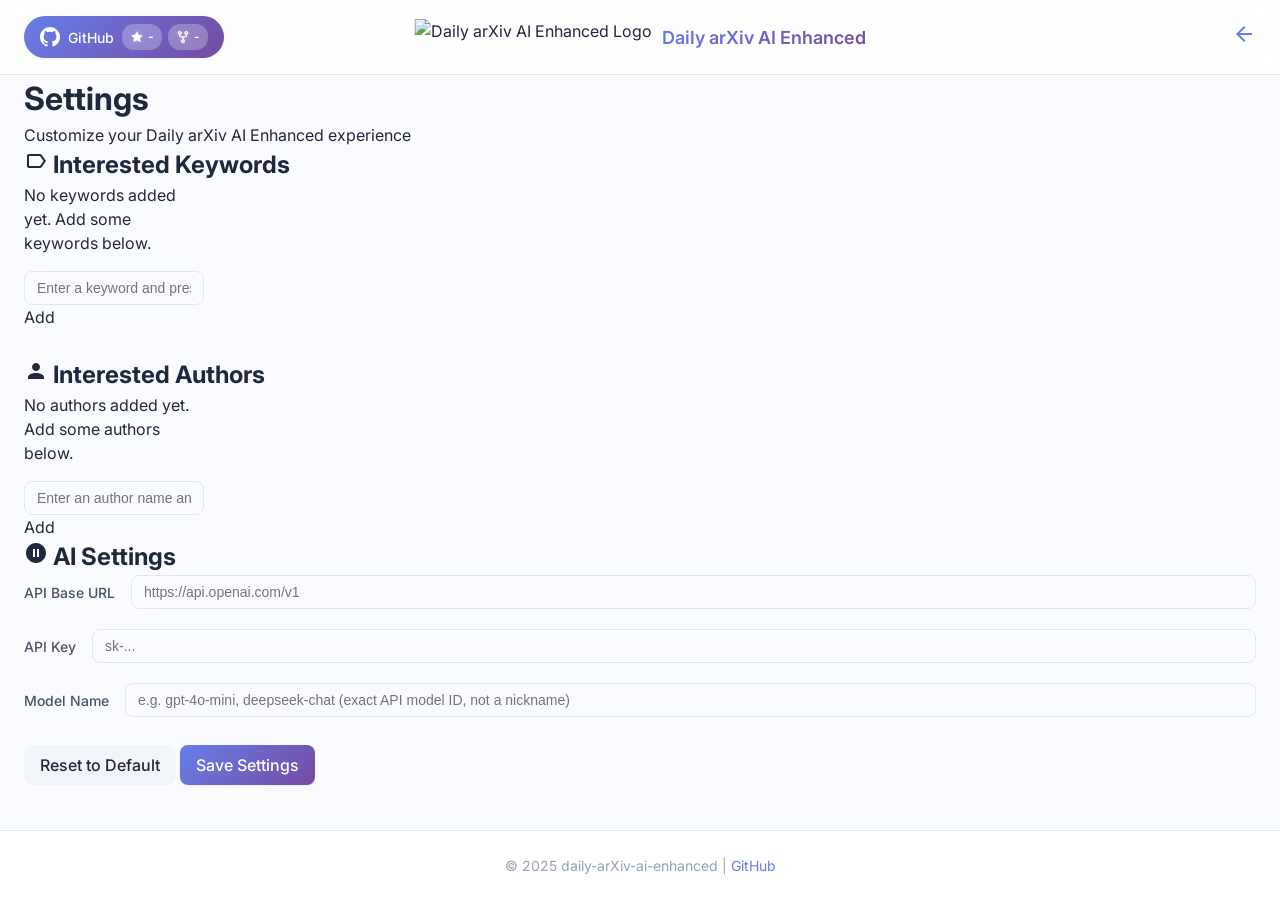
==== settings.html @ 432713ba "feat: improve AI section UX in modal and settings - Model name placeholder clarifies exact API model" ====
<!DOCTYPE html>
<html lang="zh-CN">
<head>
    <meta charset="UTF-8">
    <meta name="viewport" content="width=device-width, initial-scale=1.0">
    <meta name="description" content="daily arxiv ai-enhanced settings">
    <title>Settings - Daily arXiv AI Enhanced</title>
    <link rel="icon" type="image/png" href="assets/logo2-removebg-preview.png">
    <link rel="shortcut icon" type="image/png" href="assets/logo2-removebg-preview.png">
    <link rel="stylesheet" href="css/styles.css">
    <link rel="stylesheet" href="css/settings.css">
    <link rel="stylesheet" href="https://fonts.googleapis.com/css2?family=Inter:wght@300;400;500;600;700&display=swap">

    <!-- Authentication Scripts -->
    <script src="js/auth-config.js"></script>
    <script src="js/auth.js"></script>
    <script>
        // Check authentication on page load
        Auth.requireAuth();

        // Show logout button only if password protection is enabled
        document.addEventListener('DOMContentLoaded', function() {
            const logoutButton = document.getElementById('logoutButton');
            if (logoutButton && Auth.isPasswordEnabled()) {
                logoutButton.style.display = '';
            }
        });
    </script>
</head>
<body>
    <div class="app-container">
        <header>
            <div class="header-content">
                <div class="header-left">
                    <a href="https://github.com/dw-dengwei/daily-arXiv-ai-enhanced" target="_blank" class="github-button">
                        <svg height="20" width="20" viewBox="0 0 16 16" fill="currentColor" xmlns="http://www.w3.org/2000/svg">
                            <path fill-rule="evenodd" d="M8 0C3.58 0 0 3.58 0 8c0 3.54 2.29 6.53 5.47 7.59.4.07.55-.17.55-.38 0-.19-.01-.82-.01-1.49-2.01.37-2.53-.49-2.69-.94-.09-.23-.48-.94-.82-1.13-.28-.15-.68-.52-.01-.53.63-.01 1.08.58 1.23.82.72 1.21 1.87.87 2.33.66.07-.52.28-.87.51-1.07-1.78-.2-3.64-.89-3.64-3.95 0-.87.31-1.59.82-2.15-.08-.2-.36-1.02.08-2.12 0 0 .67-.21 2.2.82.64-.18 1.32-.27 2-.27.68 0 1.36.09 2 .27 1.53-1.04 2.2-.82 2.2-.82.44 1.1.16 1.92.08 2.12.51.56.82 1.27.82 2.15 0 3.07-1.87 3.75-3.65 3.95.29.25.54.73.54 1.48 0 1.07-.01 1.93-.01 2.2 0 .21.15.46.55.38A8.013 8.013 0 0016 8c0-4.42-3.58-8-8-8z"></path>
                        </svg>
                        <span class="github-text">GitHub</span>
                        <div class="github-stats">
                            <div class="star-badge">
                                <svg width="14" height="14" viewBox="0 0 24 24" fill="currentColor">
                                    <path d="M12 2l3.09 6.26L22 9.27l-5 4.87 1.18 6.88L12 17.77l-6.18 3.25L7 14.14 2 9.27l6.91-1.01L12 2z"/>
                                </svg>
                                <span class="star-count" id="starCount">-</span>
                            </div>
                            <div class="fork-badge">
                                <svg width="14" height="14" viewBox="0 0 16 16" fill="currentColor">
                                    <path d="M5 5.372v.878c0 .414.336.75.75.75h4.5a.75.75 0 0 0 .75-.75v-.878a2.25 2.25 0 1 1 1.5 0v.878a2.25 2.25 0 0 1-2.25 2.25h-1.5v2.128a2.251 2.251 0 1 1-1.5 0V8.5h-1.5A2.25 2.25 0 0 1 3.5 6.25v-.878a2.25 2.25 0 1 1 1.5 0ZM5 3.25a.75.75 0 1 0-1.5 0 .75.75 0 0 0 1.5 0Zm6.75.75a.75.75 0 1 0 0-1.5.75.75 0 0 0 0 1.5Zm-3 8.75a.75.75 0 1 0-1.5 0 .75.75 0 0 0 1.5 0Z"/>
                                </svg>
                                <span class="fork-count" id="forkCount">-</span>
                            </div>
                        </div>
                    </a>
                </div>
                
                <div class="header-center">
                    <a href="index.html" class="site-logo">
                        <img src="assets/logo2-removebg-preview.png" alt="Daily arXiv AI Enhanced Logo" class="logo-image">
                        <span class="site-title">Daily arXiv AI Enhanced</span>
                    </a>
                </div>
                
                <div class="header-controls">
                    <a href="index.html" class="back-button">
                        <svg width="24" height="24" viewBox="0 0 24 24" fill="none" xmlns="http://www.w3.org/2000/svg">
                            <path d="M20 11H7.83L13.42 5.41L12 4L4 12L12 20L13.41 18.59L7.83 13H20V11Z" fill="currentColor"/>
                        </svg>
                    </a>
                    <button id="logoutButton" onclick="Auth.logout()" class="icon-button" title="Logout" style="border: none; background: transparent; cursor: pointer; color: #e74c3c; display: none;">
                        <svg width="24" height="24" viewBox="0 0 24 24" fill="none" xmlns="http://www.w3.org/2000/svg">
                            <path d="M17 7L15.59 8.41L18.17 11H8V13H18.17L15.59 15.59L17 17L22 12L17 7ZM4 5H12V3H4C2.9 3 2 3.9 2 5V19C2 20.1 2.9 21 4 21H12V19H4V5Z" fill="currentColor"/>
                        </svg>
                    </button>
                </div>
            </div>
        </header>

        <main class="settings-page">
            <div class="settings-container">
                <div class="settings-header">
                    <h1>Settings</h1>
                    <p>Customize your Daily arXiv AI Enhanced experience</p>
                </div>

                <div class="settings-content">
                    <div class="settings-section">
                        <h2 class="keyword-section-title">
                            <svg width="24" height="24" viewBox="0 0 24 24" fill="none" xmlns="http://www.w3.org/2000/svg">
                                <path d="M17.63 5.84C17.27 5.33 16.67 5 16 5L5 5.01C3.9 5.01 3 5.9 3 7V17C3 18.1 3.9 18.99 5 18.99L16 19C16.67 19 17.27 18.67 17.63 18.16L22 12L17.63 5.84ZM16 17H5V7H16L19.55 12L16 17Z" fill="currentColor"/>
                            </svg>
                            Interested Keywords
                        </h2>
                        <div class="settings-card">
                            <div class="settings-item">
                                <div class="tag-selector">
                                    <div class="selected-tags" id="selectedKeywords">
                                        <div class="empty-tag-message" id="emptyTagMessage">No keywords added yet. Add some keywords below.</div>
                                    </div>
                                    <div class="tag-input-container">
                                        <input type="text" id="keywordInput" class="settings-input" placeholder="Enter a keyword and press Enter...">
                                        <button id="addKeyword" class="add-tag-button">Add</button>
                                    </div>
                                </div>
                            </div>
                        </div>
                    </div>

                    <div class="settings-section">
                        <h2 class="keyword-section-title">
                            <svg width="24" height="24" viewBox="0 0 24 24" fill="none" xmlns="http://www.w3.org/2000/svg">
                                <path d="M12 12c2.21 0 4-1.79 4-4s-1.79-4-4-4-4 1.79-4 4 1.79 4 4 4zm0 2c-2.67 0-8 1.34-8 4v2h16v-2c0-2.66-5.33-4-8-4z" fill="currentColor"/>
                            </svg>
                            Interested Authors
                        </h2>
                        <div class="settings-card">
                            <div class="settings-item">
                                <div class="tag-selector">
                                    <div class="selected-tags" id="selectedAuthors">
                                        <div class="empty-tag-message" id="emptyAuthorMessage">No authors added yet. Add some authors below.</div>
                                    </div>
                                    <div class="tag-input-container">
                                        <input type="text" id="authorInput" class="settings-input" placeholder="Enter an author name and press Enter...">
                                        <button id="addAuthor" class="add-tag-button">Add</button>
                                    </div>
                                </div>
                            </div>
                        </div>
                    </div>
                </div>

                    <div class="settings-section">
                        <h2 class="keyword-section-title">
                            <svg width="24" height="24" viewBox="0 0 24 24" fill="none" xmlns="http://www.w3.org/2000/svg">
                                <path d="M12 2C6.48 2 2 6.48 2 12s4.48 10 10 10 10-4.48 10-10S17.52 2 12 2zm-1 14H9V8h2v8zm4 0h-2V8h2v8z" fill="currentColor"/>
                            </svg>
                            AI Settings
                        </h2>
                        <div class="settings-card">
                            <div class="settings-item">
                                <label>API Base URL</label>
                                <input type="text" id="aiBaseUrl" class="settings-input" placeholder="https://api.openai.com/v1" style="flex:1;margin-left:16px;">
                            </div>
                            <div class="settings-item">
                                <label>API Key</label>
                                <input type="password" id="aiApiKey" class="settings-input" placeholder="sk-..." style="flex:1;margin-left:16px;">
                            </div>
                            <div class="settings-item">
                                <label>Model Name</label>
                                <input type="text" id="aiModelName" class="settings-input" placeholder="e.g. gpt-4o-mini, deepseek-chat (exact API model ID, not a nickname)" style="flex:1;margin-left:16px;">
                            </div>
                        </div>
                    </div>

                <div class="settings-actions">
                    <button id="resetSettings" class="button">Reset to Default</button>
                    <button id="saveSettings" class="button primary">Save Settings</button>
                </div>
            </div>
        </main>
        
        <footer>
            <div class="footer-content">
                <p>&copy; 2025 daily-arXiv-ai-enhanced | <a href="https://github.com/dw-dengwei/daily-arXiv-ai-enhanced" target="_blank">GitHub</a></p>
            </div>
        </footer>
    </div>

    <script src="js/settings.js"></script>
</body>
</html>
---- css/styles.css ----
/* 基础样式 */
:root {
  --primary-color: #667eea;
  --secondary-color: #764ba2;
  --accent-color: #6d2dad;
  --gradient-primary: linear-gradient(135deg, #667eea 0%, #764ba2 100%);
  --gradient-light: linear-gradient(135deg, #e0e7ff 0%, #f3e8ff 100%);
  --background-color: #fafbff;
  --card-bg-color: #ffffff;
  --background-hover: #f1f5f9;
  --text-color: #1e293b;
  --text-secondary: #475569;
  --text-tertiary: #94a3b8;
  --border-color: #e2e8f0;
  --border-accent: rgba(102, 126, 234, 0.2);
  --shadow-sm: 0 1px 3px rgba(102, 126, 234, 0.1);
  --shadow-md: 0 4px 15px rgba(102, 126, 234, 0.15);
  --shadow-lg: 0 8px 25px rgba(102, 126, 234, 0.2);
  --radius-sm: 8px;
  --radius-md: 12px;
  --transition: all 0.2s ease;
  --match-highlight: rgba(255, 223, 77, 0.22); /* 更明显的浅黄色背景 */
  --gold-color: #ffd700;
  --gold-dark: #d4af37;
  --gold-gradient: linear-gradient(135deg, #ffd700 0%, #d4af37 100%);
  --author-color: #10b981;
  --author-gradient: linear-gradient(135deg, #10b981 0%, #059669 100%);
  --keyword-color: #8b5cf6;
  --keyword-gradient: linear-gradient(135deg, #8b5cf6 0%, #7c3aed 100%);
}

* {
  margin: 0;
  padding: 0;
  box-sizing: border-box;
}

body {
  font-family: 'Inter', -apple-system, BlinkMacSystemFont, 'Segoe UI', Roboto, Helvetica, Arial, sans-serif;
  background-color: var(--background-color);
  color: var(--text-color);
  line-height: 1.5;
  -webkit-font-smoothing: antialiased;
  -moz-osx-font-smoothing: grayscale;
}

a {
  color: var(--primary-color);
  text-decoration: none;
}

a:hover {
  text-decoration: underline;
}

button {
  cursor: pointer;
  border: none;
  background: none;
  font: inherit;
  color: inherit;
}

.button {
  display: inline-flex;
  align-items: center;
  justify-content: center;
  gap: 8px;
  padding: 8px 16px;
  border-radius: var(--radius-sm);
  font-weight: 500;
  transition: var(--transition);
  background-color: var(--background-hover);
}

.button:hover {
  background-color: var(--border-color);
}

.button.primary {
  background: var(--gradient-primary);
  color: white;
  box-shadow: var(--shadow-sm);
}

.button.primary:hover {
  box-shadow: var(--shadow-md);
  transform: translateY(-1px);
}

.icon-button {
  display: flex;
  align-items: center;
  justify-content: center;
  width: 36px;
  height: 36px;
  border-radius: 50%;
  transition: var(--transition);
  color: var(--primary-color);
}

.icon-button:hover {
  background-color: rgba(102, 126, 234, 0.1);
}

/* 视图控制按钮样式 */
.view-controls {
  display: flex;
  align-items: center;
  gap: 4px;
}

.view-icon {
  display: flex;
  align-items: center;
  justify-content: center;
  margin-right: 2px;
  color: var(--primary-color);
  font-size: 14px;
}

.view-controls .button {
  border: 1px solid var(--border-accent);
  background-color: rgba(102, 126, 234, 0.05);
  padding: 4px 10px;
  font-size: 13px;
}

.view-controls .button:hover {
  background-color: rgba(102, 126, 234, 0.1);
}

.view-controls .button.active {
  background-color: rgba(102, 126, 234, 0.15);
  border-color: var(--primary-color);
  color: var(--primary-color);
  font-weight: 500;
}

/* 布局容器 */
.app-container {
  display: flex;
  flex-direction: column;
  min-height: 100vh;
}

/* 页头 */
header {
  position: sticky;
  top: 0;
  z-index: 100;
  background-color: rgba(255, 255, 255, 0.8);
  backdrop-filter: blur(10px);
  -webkit-backdrop-filter: blur(10px);
  border-bottom: 1px solid var(--border-color);
}

.header-content {
  display: flex;
  justify-content: space-between;
  align-items: center;
  padding: 16px 24px;
  max-width: 1440px;
  margin: 0 auto;
  width: 100%;
}

.header-left {
  display: flex;
  align-items: center;
  gap: 16px;
}

.header-center {
  display: flex;
  align-items: center;
  justify-content: center;
  position: absolute;
  left: 50%;
  transform: translateX(-50%);
}

.site-logo {
  display: flex;
  align-items: center;
  gap: 10px;
  text-decoration: none !important;
  color: var(--text-color);
  transition: var(--transition);
}

.site-logo:hover {
  text-decoration: none;
  opacity: 0.9;
}

.logo-image {
  height: 36px;
  width: auto;
}

.site-title {
  font-size: 18px;
  font-weight: 600;
  background: var(--gradient-primary);
  -webkit-background-clip: text;
  -webkit-text-fill-color: transparent;
  background-clip: text;
}

.header-content h1 {
  font-size: 20px;
  font-weight: 600;
}

.github-button {
  display: flex;
  align-items: center;
  gap: 8px;
  padding: 8px 16px;
  border-radius: 24px;
  background: var(--gradient-primary);
  color: white;
  font-size: 14px;
  font-weight: 500;
  transition: var(--transition);
  text-decoration: none !important;
  box-shadow: var(--shadow-sm);
}

.github-button:hover {
  background: var(--gradient-primary);
  text-decoration: none !important;
  transform: translateY(-1px);
  color: white;
  box-shadow: var(--shadow-md);
}

.github-button svg {
  fill: white;
}

.github-text {
  font-weight: 500;
}

.github-stats {
  display: flex;
  gap: 6px;
}

.star-badge,
.fork-badge {
  display: flex;
  align-items: center;
  gap: 4px;
  background-color: rgba(255, 255, 255, 0.25);
  border-radius: 12px;
  padding: 4px 8px;
  font-size: 12px;
  font-weight: 600;
}

.star-badge svg {
  fill: white;
  filter: drop-shadow(0 0 2px rgba(255, 255, 255, 0.3));
}

.fork-badge svg {
  fill: white;
  filter: drop-shadow(0 0 2px rgba(255, 255, 255, 0.3));
}

.star-count,
.fork-count {
  color: white;
  font-weight: 600;
}

.header-controls {
  display: flex;
  align-items: center;
  gap: 20px;
}

.date-selector {
  display: flex;
  align-items: center;
  gap: 8px;
  border-radius: var(--radius-sm);
  padding: 2px;
}

.date-display {
  display: flex;
  align-items: center;
  gap: 4px;
  font-weight: 500;
  color: var(--text-color);
}

/* 类别导航栏 */
.category-nav {
  background-color: rgba(255, 255, 255, 0.8);
  backdrop-filter: blur(10px);
  -webkit-backdrop-filter: blur(10px);
  position: sticky;
  top: 70px;
  z-index: 10;
  display: flex;
  flex-direction: column;
  align-items: center; /* 居中显示 */
}

.category-nav::-webkit-scrollbar {
  display: none;
}

.category-label-container {
  display: flex;
  align-items: center;
  max-width: 1440px; /* 与main容器的max-width相同 */
  width: 100%;
  padding: 10px 24px 5px 24px; /* 减少上下内边距 */
  margin: 0 auto; /* 居中显示 */
  position: relative;
}

.category-nav-label, .filter-nav-label {
  font-weight: 600;
  background: var(--gradient-primary);
  -webkit-background-clip: text;
  -webkit-text-fill-color: transparent;
  background-clip: text;
  margin-right: 8px; /* 减少右侧间距 */
  white-space: nowrap;
  min-width: 90px; /* 减少宽度从120px到90px */
  letter-spacing: 0.3px; /* 减少字母间距 */
  font-size: 14px; /* 减小字体大小 */
  text-transform: uppercase;
  opacity: 1; /* 增加不透明度 */
  position: relative;
  z-index: 1;
  padding-left: 3px; /* 减少左侧内边距 */
}

/* 删除装饰线的CSS规则 */
.category-nav-label::after, .keyword-nav-label::after {
  content: none; /* 移除装饰线 */
}

.category-scroll {
  display: flex;
  overflow-x: auto;
  gap: 10px;
  -ms-overflow-style: none;
  scrollbar-width: none;
  width: 100%;
  justify-content: flex-start; /* 改为左对齐 */
  flex-wrap: nowrap; /* 禁止换行 */
  white-space: nowrap; /* 确保内容不会换行 */
  /* 添加鼠标滚轮横向滚动支持 */
  overflow-y: hidden;
}

.filter-scroll {
  display: flex;
  overflow-x: auto;
  gap: 10px;
  -ms-overflow-style: none;
  scrollbar-width: none;
  width: 100%;
  justify-content: flex-start; /* 改为左对齐 */
  flex-wrap: nowrap; /* 禁止换行 */
  white-space: nowrap; /* 确保内容不会换行 */
  /* 添加鼠标滚轮横向滚动支持 */
  overflow-y: hidden;
}

/* Text search UI */
.text-search {
  display: inline-flex;
  align-items: center;
  gap: 8px;
  margin-right: 8px;
}

.text-search .search-input-wrapper {
  display: inline-flex;
  align-items: center;
  gap: 6px;
  background-color: var(--background-hover);
  border: 1px solid var(--border-accent);
  border-radius: 16px;
  padding: 4px 8px;
}

#textSearchInput {
  border: none;
  outline: none;
  background: transparent;
  font-size: 14px;
  color: var(--text-color);
  width: 220px;
}

.text-search .clear-x {
  width: 22px;
  height: 22px;
  border-radius: 50%;
  background-color: rgba(0,0,0,0.08);
  color: var(--text-secondary);
  display: inline-flex;
  align-items: center;
  justify-content: center;
}

.text-search .clear-x:hover {
  background-color: rgba(0,0,0,0.14);
}

.filter-scroll::-webkit-scrollbar {
  display: none;
}

/* ── Topics row ─────────────────────────────────────────────────── */
.topics-label-container {
  display: flex;
  align-items: center;
  max-width: 1440px;
  width: 100%;
  padding: 6px 24px 4px 24px;
  margin: 0 auto;
  gap: 8px;
}

.topics-nav-label {
  font-weight: 600;
  background: linear-gradient(135deg, #0ea5e9 0%, #06b6d4 100%);
  -webkit-background-clip: text;
  -webkit-text-fill-color: transparent;
  background-clip: text;
  white-space: nowrap;
  min-width: 60px;
  font-size: 13px;
  letter-spacing: 0.05em;
  text-transform: uppercase;
}

.topics-scroll {
  display: flex;
  overflow-x: auto;
  gap: 6px;
  flex: 1;
  scrollbar-width: none;
}

.topics-scroll::-webkit-scrollbar {
  display: none;
}

.topic-button {
  display: inline-flex;
  align-items: center;
  gap: 4px;
  flex-shrink: 0;
  padding: 5px 10px;
  background-color: var(--background-hover);
  border: none;
  border-radius: 16px;
  font-size: 13px;
  font-weight: 500;
  color: var(--text-secondary);
  cursor: pointer;
  transition: var(--transition);
  white-space: nowrap;
  box-shadow: 0 1px 2px rgba(0, 0, 0, 0.04);
}

.topic-button:hover {
  background-color: var(--border-color);
  color: var(--text-color);
}

.topic-button.active {
  background: linear-gradient(135deg, #0ea5e9 0%, #06b6d4 100%);
  color: white;
}

.topic-remove {
  font-size: 14px;
  line-height: 1;
  opacity: 0.6;
  padding-left: 2px;
}

.topic-remove:hover {
  opacity: 1;
}

.add-topic-btn {
  flex-shrink: 0;
  width: 28px;
  height: 28px;
  border-radius: 50%;
  border: 1.5px dashed #0ea5e9;
  background: transparent;
  color: #0ea5e9;
  font-size: 18px;
  line-height: 1;
  cursor: pointer;
  display: flex;
  align-items: center;
  justify-content: center;
  transition: var(--transition);
}

.add-topic-btn:hover {
  background: linear-gradient(135deg, #0ea5e9 0%, #06b6d4 100%);
  color: white;
  border-style: solid;
}

.topic-input-container {
  display: flex;
  align-items: center;
  gap: 6px;
}

.topic-input-container input {
  padding: 4px 10px;
  border: 1.5px solid #0ea5e9;
  border-radius: 14px;
  font-size: 13px;
  outline: none;
  width: 180px;
  background: var(--background-color);
  color: var(--text-color);
}

.topic-confirm-btn,
.topic-cancel-btn {
  border: none;
  border-radius: 12px;
  padding: 4px 10px;
  font-size: 13px;
  cursor: pointer;
  transition: var(--transition);
}

.topic-confirm-btn {
  background: linear-gradient(135deg, #0ea5e9 0%, #06b6d4 100%);
  color: white;
}

.topic-cancel-btn {
  background: var(--background-hover);
  color: var(--text-secondary);
}
/* ── Topic word picker row ───────────────────────────────────────── */
.topic-word-picker-row {
  display: flex;
  align-items: center;
  max-width: 1440px;
  width: 100%;
  padding: 4px 24px 6px 24px;
  margin: 0 auto;
  position: relative;
}

.topic-word-picker-label {
  font-weight: 600;
  background: linear-gradient(135deg, #0ea5e9 0%, #06b6d4 100%);
  -webkit-background-clip: text;
  -webkit-text-fill-color: transparent;
  background-clip: text;
  white-space: nowrap;
  min-width: 90px;
  font-size: 13px;
  letter-spacing: 0.05em;
  text-transform: uppercase;
  margin-right: 8px;
  opacity: 0.7;
}

.topic-word-picker-scroll {
  display: flex;
  flex-wrap: wrap;
  gap: 6px;
  flex: 1;
  min-width: 0;
}

.topic-word-btn {
  display: inline-flex;
  align-items: center;
  gap: 4px;
  padding: 3px 10px;
  border: 1.5px solid var(--border-color);
  border-radius: 14px;
  background: transparent;
  font-size: 12px;
  font-weight: 500;
  color: var(--text-tertiary);
  cursor: pointer;
  transition: var(--transition);
  text-decoration: line-through;
}

.topic-word-btn.active {
  border-color: #0ea5e9;
  color: #0ea5e9;
  background: rgba(14, 165, 233, 0.06);
  text-decoration: none;
}

.topic-word-btn:hover {
  border-color: #06b6d4;
  color: #06b6d4;
  text-decoration: none;
}

.topic-word-count {
  font-size: 11px;
  opacity: 0.7;
  font-weight: 400;
}
/* ── End Topics row ──────────────────────────────────────────────── */

.filter-label-container {
  display: flex;
  align-items: center;
  max-width: 1440px; /* 与main容器的max-width相同 */
  width: 100%;
  padding: 10px 24px 5px 24px; /* 与category标签容器保持一致 */
  margin: 0 auto; /* 居中显示 */
  position: relative;
}

.category-button {
  display: inline-flex;
  align-items: center;
  justify-content: center;
  flex-shrink: 0;
  padding: 6px 12px;
  background-color: var(--background-hover);
  border-radius: 16px;
  font-size: 14px;
  font-weight: 500;
  color: var(--text-secondary);
  transition: var(--transition);
  white-space: nowrap;
  margin: 0 2px;
  box-shadow: 0 1px 2px rgba(0, 0, 0, 0.04);
}

.keyword-tag {
  display: inline-flex;
  align-items: center;
  justify-content: center;
  flex-shrink: 0;
  padding: 6px 12px;
  background-color: var(--background-hover);
  border-radius: 16px;
  font-size: 14px;
  font-weight: 500;
  color: var(--text-secondary);
  transition: var(--transition);
  white-space: nowrap;
  cursor: pointer;
  margin: 0 2px;
  box-shadow: 0 1px 2px rgba(0, 0, 0, 0.04);
}

.category-count {
  display: inline-flex;
  align-items: center;
  justify-content: center;
  margin-left: 6px;
  min-width: 20px;
  height: 20px;
  background-color: rgba(0, 0, 0, 0.05);
  border-radius: 10px;
  font-size: 12px;
  padding: 0 6px;
  transition: var(--transition);
}

.category-button:hover {
  background-color: var(--border-color);
  color: var(--text-color);
}

.keyword-tag:hover {
  background-color: var(--border-color);
  color: var(--text-color);
}

.category-button.active {
  background: var(--gradient-primary);
  color: white;
  box-shadow: var(--shadow-sm);
}

/* 作者按钮样式 */
.author-button {
  background-color: rgba(102, 126, 234, 0.08); /* primary tint */
  color: var(--primary-color);
  border: 1px solid rgba(102, 126, 234, 0.25);
}

.author-button:hover {
  background-color: rgba(102, 126, 234, 0.12);
  border-color: rgba(102, 126, 234, 0.35);
}

.author-button.active {
  background: var(--gradient-primary);
  color: white;
  border-color: var(--primary-color);
  box-shadow: 0 2px 8px rgba(102, 126, 234, 0.25);
}

/* 关键词按钮样式 */
.keyword-button {
  background-color: rgba(167, 139, 250, 0.10); /* accent tint */
  color: var(--accent-color);
  border: 1px solid rgba(167, 139, 250, 0.25);
}

.keyword-button:hover {
  background-color: rgba(167, 139, 250, 0.14);
  border-color: rgba(167, 139, 250, 0.35);
}

.keyword-button.active {
  background: linear-gradient(135deg, var(--accent-color) 0%, var(--secondary-color) 100%);
  color: white;
  border-color: var(--accent-color);
  box-shadow: 0 2px 8px rgba(167, 139, 250, 0.25);
}

.keyword-tag.active {
  background: var(--gradient-primary);
  color: white;
  box-shadow: var(--shadow-sm);
}

.category-button.active .category-count {
  background-color: rgba(255, 255, 255, 0.3);
  color: #fff;
}

/* 标签动画效果 */
.keyword-tag.tag-appear,
.category-button.tag-appear {
  animation: tagAppear 0.3s ease;
}

.keyword-tag.tag-highlight,
.category-button.tag-highlight {
  animation: tagHighlight 1s ease;
}

@keyframes tagAppear {
  0% {
    opacity: 0;
    transform: translateY(10px);
  }
  100% {
    opacity: 1;
    transform: translateY(0);
  }
}

@keyframes tagHighlight {
  0% {
    transform: scale(1);
    box-shadow: 0 0 0 rgba(102, 126, 234, 0.4);
  }
  50% {
    transform: scale(1.05);
    box-shadow: 0 0 8px rgba(102, 126, 234, 0.6);
  }
  100% {
    transform: scale(1);
    box-shadow: 0 0 0 rgba(102, 126, 234, 0.4);
  }
}

/* 主要内容区域 */
main {
  flex: 1;
  padding: 0 24px 24px 24px; /* 修改上边距为0，保持左右下边距 */
  max-width: 1440px;
  margin: 0 auto;
  width: 100%;
}

/* 论文容器 - 网格视图 */
.paper-container {
  display: grid;
  grid-template-columns: repeat(auto-fill, minmax(350px, 1fr));
  gap: 30px;
  margin-top: 24px;
  align-items: flex-start;
}

/* 论文容器 - 列表视图 */
.paper-container.list-view {
  display: flex;
  flex-direction: column;
  gap: 20px;
}

/* 论文卡片 - 网格视图 */
.paper-card {
  background-color: var(--card-bg-color);
  border-radius: var(--radius-md);
  box-shadow: var(--shadow-sm);
  overflow: visible;
  transition: var(--transition);
  cursor: pointer;
  height: auto;
  min-height: 100%;
  display: flex;
  flex-direction: column;
  position: relative;
}

.paper-card:hover {
  box-shadow: var(--shadow-md);
  transform: translateY(-2px);
  background-color: var(--background-light);
}

.paper-card-header {
  padding: 16px;
  border-bottom: 1px solid var(--border-color);
}

.paper-card-title {
  font-size: 16px;
  font-weight: 600;
  margin-bottom: 12px;
  line-height: 1.5;
  overflow: visible;
}

.paper-card-authors {
  font-size: 14px;
  color: var(--text-secondary);
  margin-bottom: 12px;
  line-height: 1.4;
  overflow: visible;
}

/* 作者列表项样式 */
.paper-card-authors .author-item {
  display: inline;
  white-space: nowrap;
}

/* 作者省略号样式 */
.paper-card-authors .author-ellipsis {
  display: inline;
  color: var(--text-tertiary);
  font-weight: 500;
  margin: 0 2px;
  user-select: none;
}

.paper-card-categories {
  display: flex;
  flex-wrap: wrap;
  gap: 6px;
  margin-bottom: 6px;
}

.category-tag {
  font-size: 12px;
  padding: 2px 8px;
  border-radius: 12px;
  background-color: var(--background-hover);
  color: var(--text-secondary);
  border: 1px solid var(--border-accent);
}

.paper-card-body {
  padding: 20px;
  flex-grow: 1;
  display: flex;
  flex-direction: column;
}

.paper-card-summary {
  font-size: 14px;
  color: var(--text-secondary);
  line-height: 1.5;
  overflow: hidden;
  display: -webkit-box;
  -webkit-line-clamp: 4;
  -webkit-box-orient: vertical;
  margin-bottom: 20px;
  border-left: 3px solid var(--primary-color);
  padding-left: 12px;
  background-color: rgba(102, 126, 234, 0.05);
  padding: 12px;
  border-radius: 6px;
}

.paper-card-footer {
  margin-top: auto;
  display: flex;
  justify-content: space-between;
  align-items: center;
}

.paper-card-date {
  font-size: 12px;
  color: var(--text-tertiary);
}

.paper-card-link {
  font-size: 14px;
  color: var(--primary-color);
  font-weight: 500;
}

/* 论文卡片 - 列表视图 */
.list-view .paper-card {
  flex-direction: row;
  align-items: center;
  padding: 16px;
  gap: 20px;
}

.list-view .paper-card-header {
  padding: 0;
  border-bottom: none;
  flex: 1;
}

.list-view .paper-card-body {
  padding: 0;
  flex: 2;
}

.list-view .paper-card-footer {
  margin-top: 0;
  padding: 0;
  flex: 0 0 auto;
}

/* 论文详情模态框 */
.paper-modal {
  display: none;
  position: fixed;
  top: 0;
  left: 0;
  width: 100%;
  height: 100%;
  background-color: rgba(0, 0, 0, 0.5);
  z-index: 1000;
  overflow-y: auto;
  backdrop-filter: blur(5px);
  -webkit-backdrop-filter: blur(5px);
}

.paper-modal.active {
  display: flex;
  justify-content: center;
  align-items: flex-start;
}

.paper-modal-content {
  background-color: var(--card-bg-color);
  border-radius: var(--radius-md);
  box-shadow: var(--shadow-md);
  width: 90%;
  max-width: 800px;
  margin: 60px auto;
  max-height: calc(100vh - 120px);
  display: flex;
  flex-direction: column;
  animation: modalFadeIn 0.3s ease;
}

@keyframes modalFadeIn {
  from {
    opacity: 0;
    transform: translateY(20px);
  }
  to {
    opacity: 1;
    transform: translateY(0);
  }
}

.paper-modal-header {
  padding: 20px;
  border-bottom: 1px solid var(--border-color);
  display: flex;
  justify-content: space-between;
  align-items: center;
  position: relative;
}

.paper-modal-header h2 {
  font-size: 20px;
  font-weight: 600;
}

.paper-modal-body {
  padding: 20px;
  overflow-y: auto;
  flex: 1;
}

.paper-modal-body h3 {
  font-size: 18px;
  font-weight: 600;
  margin-bottom: 16px;
}

.paper-modal-body p {
  margin-bottom: 16px;
  line-height: 1.6;
}

.paper-modal-footer {
  display: flex;
  justify-content: space-between;
  align-items: center;
  gap: 8px;
  padding: 16px;
  border-top: 1px solid var(--border-color);
}

.paper-navigation {
  display: flex;
  flex-direction: column;
  align-items: flex-start;
  gap: 4px;
}

.paper-modal-buttons {
  display: flex;
  gap: 8px;
  align-items: center;
}

.paper-modal-footer .button.icon-button {
  width: 40px;
  height: 40px;
  padding: 8px;
  display: flex;
  align-items: center;
  justify-content: center;
  transition: all 0.2s ease;
  position: relative;
  border: none;
  background: none;
}

.paper-modal-footer .button.icon-button:not(.primary) {
  color: var(--text-primary);
}

.paper-modal-footer .button.icon-button:not(.primary):hover {
  color: var(--primary-color);
  transform: translateY(-1px);
}

/* Special styling for arXiv logo */
.paper-modal-footer #paperLink svg {
  width: 60px;
  height: 27px;
  margin: -2px -10px;
}

.paper-modal-footer .button.icon-button.primary {
  background: none;
}

.paper-modal-footer .button.icon-button.primary:hover {
  transform: translateY(-1px);
}

/* Tooltip styles */
.paper-modal-footer .button.icon-button::after {
  content: attr(title);
  position: absolute;
  bottom: 100%;
  left: 50%;
  transform: translateX(-50%);
  padding: 4px 8px;
  background-color: rgba(0, 0, 0, 0.8);
  color: white;
  font-size: 12px;
  border-radius: 4px;
  white-space: nowrap;
  opacity: 0;
  visibility: hidden;
  transition: all 0.2s ease;
  pointer-events: none;
  margin-bottom: 5px;
}

.paper-modal-footer .button.icon-button:hover::after {
  opacity: 1;
  visibility: visible;
}

.navigation-hint {
  font-size: 12px;
  color: var(--text-tertiary);
  font-weight: 500;
}

.paper-position {
  font-size: 14px;
  color: var(--text-secondary);
  font-weight: 600;
}

/* 日期选择器样式 */
.date-picker-modal {
  position: fixed;
  top: 0;
  left: 0;
  right: 0;
  bottom: 0;
  background-color: rgba(0, 0, 0, 0.5);
  display: flex;
  align-items: center;
  justify-content: center;
  z-index: 1000;
  opacity: 0;
  visibility: hidden;
  transition: var(--transition);
  backdrop-filter: blur(5px);
  -webkit-backdrop-filter: blur(5px);
  pointer-events: none;
}

.date-picker-modal.active {
  opacity: 1;
  visibility: visible;
  pointer-events: auto;
}

.date-picker-content {
  background-color: var(--card-bg-color);
  border-radius: var(--radius-md);
  box-shadow: 0 10px 25px rgba(0, 0, 0, 0.1);
  width: 100%;
  max-width: 360px;
  max-height: 90vh;
  overflow-y: auto;
  animation: modalFadeIn 0.3s ease forwards;
  padding: 24px;
  border: 1px solid rgba(0, 0, 0, 0.08);
}

.date-picker-header {
  display: flex;
  justify-content: space-between;
  align-items: center;
  padding: 16px 20px;
  border-bottom: 1px solid var(--border-color);
}

.date-picker-header h3 {
  font-size: 18px;
  font-weight: 600;
}

.date-picker-body {
  padding: 0;
}

.date-picker-title {
  font-size: 18px;
  font-weight: 600;
  margin: 0 0 16px 0;
  color: var(--primary-color);
  text-align: center;
}

.flatpickr-container {
  margin-bottom: 20px;
  width: 100%;
}

.flatpickr-container input {
  display: none;
}

/* Make flatpickr calendar take full width */
.flatpickr-calendar {
  width: 100% !important;
  max-width: 100% !important;
  padding: 0 !important;
  box-sizing: border-box !important;
  background: transparent !important;
  box-shadow: none !important;
  border: none !important;
}

.flatpickr-months {
  width: 100% !important;
  padding: 0;
  margin-bottom: 10px;
  background-color: transparent !important;
}

.flatpickr-month {
  background-color: transparent !important;
  color: var(--text-color) !important;
}

.flatpickr-current-month {
  padding: 0 !important;
  font-size: 18px !important;
  font-weight: 600 !important;
}

.flatpickr-monthDropdown-months {
  font-weight: 600 !important;
  color: var(--text-color) !important;
}

.flatpickr-prev-month, .flatpickr-next-month {
  padding: 5px !important;
  fill: var(--primary-color) !important;
  color: var(--primary-color) !important;
}

.flatpickr-prev-month:hover, .flatpickr-next-month:hover {
  background-color: rgba(0, 0, 0, 0.05) !important;
  border-radius: 50% !important;
}

.flatpickr-weekdays {
  width: 100% !important;
  background-color: transparent !important;
  margin-bottom: 5px;
}

.flatpickr-weekday {
  height: 28px;
  line-height: 28px;
  flex: 1;
  background-color: transparent !important;
  color: var(--text-secondary) !important;
  font-weight: 500 !important;
  font-size: 14px !important;
}

.flatpickr-days {
  width: 100% !important;
  display: flex !important;
  justify-content: center !important;
  background-color: transparent !important;
}

.dayContainer {
  width: 100% !important;
  min-width: 100% !important;
  max-width: 100% !important;
  display: flex !important;
  flex-wrap: wrap !important;
  /* justify-content: flex-start !important; */
  padding: 0 !important;
}

.flatpickr-day {
  margin: 2px;
  height: 36px !important;
  line-height: 36px !important;
  border-radius: 50% !important;
  /* max-width: 36px !important; */
  width: calc(100% / 7 ) !important;
  flex: 0 0 calc(100% / 7 ) !important;
  display: inline-flex !important;
  justify-content: center !important;
  align-items: center !important;
  box-sizing: border-box !important;
  font-weight: 400 !important;
  color: var(--text-color) !important;
  border: none !important;
}

.flatpickr-day.today {
  border: none !important;
  background-color: rgba(102, 126, 234, 0.1) !important;
  color: var(--primary-color) !important;
  font-weight: 600 !important;
}

.flatpickr-day.selected, 
.flatpickr-day.startRange, 
.flatpickr-day.endRange, 
.flatpickr-day.selected.inRange, 
.flatpickr-day.startRange.inRange, 
.flatpickr-day.endRange.inRange, 
.flatpickr-day.selected:focus, 
.flatpickr-day.startRange:focus, 
.flatpickr-day.endRange:focus, 
.flatpickr-day.selected:hover, 
.flatpickr-day.startRange:hover, 
.flatpickr-day.endRange:hover, 
.flatpickr-day.selected.prevMonthDay, 
.flatpickr-day.startRange.prevMonthDay, 
.flatpickr-day.endRange.prevMonthDay, 
.flatpickr-day.selected.nextMonthDay, 
.flatpickr-day.startRange.nextMonthDay, 
.flatpickr-day.endRange.nextMonthDay {
  background: var(--gradient-primary) !important;
  border-color: var(--primary-color) !important;
  color: white !important;
  font-weight: 600 !important;
  box-shadow: var(--shadow-sm) !important;
}

.flatpickr-day.inRange, 
.flatpickr-day.prevMonthDay.inRange, 
.flatpickr-day.nextMonthDay.inRange, 
.flatpickr-day.today.inRange, 
.flatpickr-day.prevMonthDay.today.inRange, 
.flatpickr-day.nextMonthDay.today.inRange {
  background: rgba(102, 126, 234, 0.15) !important;
  border-color: transparent !important;
  color: var(--text-color) !important;
  box-shadow: none !important;
}

.flatpickr-day:hover, 
.flatpickr-day.prevMonthDay:hover, 
.flatpickr-day.nextMonthDay:hover, 
.flatpickr-day:focus, 
.flatpickr-day.prevMonthDay:focus, 
.flatpickr-day.nextMonthDay:focus {
  background: rgba(0, 0, 0, 0.05) !important;
  border-color: transparent !important;
}

.flatpickr-day.flatpickr-disabled, 
.flatpickr-day.flatpickr-disabled:hover,
.flatpickr-day.prevMonthDay, 
.flatpickr-day.nextMonthDay, 
.flatpickr-day.notAllowed {
  color: rgba(57, 57, 57, 0.3) !important;
  background: transparent !important;
  cursor: not-allowed;
}

.date-range-selector {
  display: flex;
  align-items: center;
  justify-content: center;
  padding: 12px 0;
  border-top: 1px solid var(--border-color);
  background-color: rgba(0, 0, 0, 0.02);
  border-radius: 0 0 var(--radius-md) var(--radius-md);
  margin: 16px -24px -24px -24px;
}

.toggle-switch {
  position: relative;
  display: inline-block;
  width: 42px;
  height: 22px;
  margin: 0 10px;
}

.toggle-switch input {
  opacity: 0;
  width: 0;
  height: 0;
}

.toggle-slider {
  position: absolute;
  cursor: pointer;
  top: 0;
  left: 0;
  right: 0;
  bottom: 0;
  background-color: var(--border-color);
  transition: .3s;
  border-radius: 24px;
  box-shadow: inset 0 1px 3px rgba(0, 0, 0, 0.1);
}

.toggle-slider:before {
  position: absolute;
  content: "";
  height: 16px;
  width: 16px;
  left: 3px;
  top: 50%;
  transform: translateY(-50%);
  background-color: white;
  transition: .3s;
  border-radius: 50%;
  box-shadow: 0 1px 3px rgba(0, 0, 0, 0.15);
}

input:checked + .toggle-slider {
  background: var(--gradient-primary);
}

input:focus + .toggle-slider {
  box-shadow: inset 0 1px 3px rgba(0, 0, 0, 0.1), 0 0 0 2px rgba(102, 126, 234, 0.2);
}

input:checked + .toggle-slider:before {
  transform: translate(20px, -50%);
}

.toggle-label {
  font-size: 13px;
  font-weight: 500;
  color: var(--text-secondary);
  user-select: none;
  min-width: 40px;
  text-align: center;
}

@media (max-width: 768px) {
  .header-content {
    padding: 12px 16px;
  }
  
  .header-center {
    position: static;
    transform: none;
    margin-bottom: 8px;
  }
  
  .header-left {
    display: none;
  }
  
  .header-controls {
    margin-left: auto;
  }
  
  .category-scroll {
    padding: 8px 16px;
    max-width: 100%; /* 在移动端占满宽度 */
    justify-content: flex-start; /* 在移动端左对齐 */
    flex-wrap: nowrap; /* 确保不换行 */
  }
  
  .filter-scroll {
    padding: 0 16px 8px;
    margin-top: -4px;
    gap: 6px;
    max-width: 100%; /* 在移动端占满宽度 */
    justify-content: flex-start; /* 在移动端左对齐 */
    flex-wrap: nowrap; /* 确保不换行 */
  }
  
  .category-button, .keyword-tag {
    padding: 4px 10px;
    font-size: 12px;
    border-radius: 14px;
    margin: 0 2px; /* 调整为水平边距 */
  }
  
  main {
    padding: 0 16px 16px 16px; /* 调整与类别/关键词区域保持一致 */
    padding-left: 10px;
  }
  
  .paper-container {
    padding: 0;
    margin-top: 16px;
  }
  
  .keyword-tag-container {
    margin: 6px 16px 0;
    padding: 8px 12px;
  }
  
  .keyword-tag-header {
    margin-bottom: 6px;
  }
  
  .keyword-tags {
    gap: 6px;
    min-height: 24px;
    padding: 4px;
  }
  
  .keyword-tags .keyword-tag {
    padding: 3px 8px;
    font-size: 12px;
    border-radius: 12px;
  }
  
  .list-view .paper-card {
    flex-direction: column;
  }
  
  .list-view .paper-card-header,
  .list-view .paper-card-body {
    width: 100%;
  }
  
  .paper-modal-content {
    width: 95%;
    max-height: 85vh;
  }
  
  .paper-sections {
    flex-direction: column;
  }
  
  .date-picker-content {
    width: 95%;
  }
}

/* 加载状态 */
.loading-container {
  display: flex;
  flex-direction: column;
  align-items: center;
  justify-content: center;
  padding: 40px;
  grid-column: 1 / -1;
}

.loading-spinner {
  width: 40px;
  height: 40px;
  border: 3px solid rgba(0, 0, 0, 0.1);
  border-radius: 50%;
  border-top-color: var(--primary-color);
  animation: spinner 1s linear infinite;
  margin-bottom: 16px;
}

@keyframes spinner {
  to {
    transform: rotate(360deg);
  }
}

/* 页脚 */
footer {
  background-color: #fff;
  border-top: 1px solid var(--border-color);
  padding: 24px;
  margin-top: auto;
}

.footer-content {
  max-width: 1440px;
  margin: 0 auto;
  text-align: center;
  color: var(--text-tertiary);
  font-size: 14px;
}

/* 添加对论文索引号和详情部分的样式 */
.paper-card-index {
  font-weight: 600;
  color: white;
  background: var(--gradient-primary);
  width: 28px;
  height: 28px;
  border-radius: 50%;
  display: flex;
  align-items: center;
  justify-content: center;
  font-size: 14px;
  box-shadow: 0 2px 4px rgba(102, 126, 234, 0.2);
  position: absolute;
  top: -10px;
  left: -10px;
  z-index: 5;
}

.paper-sections {
  margin-top: 16px;
  display: flex;
  flex-direction: column;
  gap: 12px;
}

.ai-controls {
  display: flex;
  align-items: center;
  gap: 10px;
  margin-top: 20px;
  flex-wrap: wrap;
}

.ai-generate-btn {
  font-size: 14px;
  padding: 8px 20px;
  background: linear-gradient(135deg, #667eea, #764ba2);
  color: #fff;
  border: none;
  border-radius: var(--radius-md);
  cursor: pointer;
  font-weight: 600;
  box-shadow: 0 2px 8px rgba(102,126,234,0.4);
  transition: opacity 0.2s, transform 0.1s;
}

.ai-generate-btn:hover { opacity: 0.9; transform: translateY(-1px); }
.ai-generate-btn:active { transform: translateY(0); }

.ai-generate-btn:disabled {
  opacity: 0.5;
  cursor: not-allowed;
  transform: none;
}

.ai-prompt-edit-btn {
  font-size: 13px;
  padding: 6px 14px;
  opacity: 0.7;
}

.ai-generate-error {
  margin-top: 6px;
  font-size: 12px;
  color: #e74c3c;
  min-height: 16px;
}

.prompt-suffix-area {
  margin-top: 12px;
  padding: 12px;
  background: var(--bg-secondary, #f8f9fa);
  border: 1px solid var(--border-color);
  border-radius: var(--radius-md);
}

.prompt-suffix-hint {
  font-size: 12px;
  color: var(--text-secondary);
  margin-bottom: 8px;
}

.prompt-suffix-input {
  width: 100%;
  padding: 8px 10px;
  border: 1px solid var(--border-color);
  border-radius: var(--radius-sm, 4px);
  font-size: 13px;
  resize: vertical;
  box-sizing: border-box;
  background: var(--bg-primary, #fff);
  color: var(--text-primary);
}

.ai-prompt-save-btn {
  margin-top: 8px;
  font-size: 12px;
  padding: 4px 12px;
}

.paper-section {
  background-color: rgba(102, 126, 234, 0.03);
  border-radius: var(--radius-sm);
  padding: 16px;
  border-left: 3px solid var(--primary-color);
}

.paper-section h4 {
  margin-top: 0;
  margin-bottom: 8px;
  color: var(--primary-color);
  font-size: 16px;
}

.original-abstract {
  font-style: italic;
  border-left: 3px solid var(--border-color);
  padding-left: 16px;
  color: var(--text-secondary);
}

/* 在列表视图中调整索引显示 */
.list-view .paper-card-index {
  position: relative;
  top: auto;
  left: auto;
  margin-right: 12px;
  margin-top: auto;
  margin-bottom: auto;
}

/* 设置模态框样式 */
.settings-modal {
  position: fixed;
  top: 0;
  left: 0;
  width: 100%;
  height: 100%;
  background-color: rgba(15, 23, 42, 0.6);
  backdrop-filter: blur(4px);
  z-index: 1000;
  display: flex;
  justify-content: center;
  align-items: center;
  opacity: 0;
  visibility: hidden;
  transition: opacity 0.3s ease, visibility 0.3s ease;
}

.settings-modal.active {
  opacity: 1;
  visibility: visible;
}

.settings-modal-content {
  background-color: var(--card-bg-color);
  border-radius: var(--radius-md);
  width: 90%;
  max-width: 600px;
  max-height: 85vh;
  box-shadow: var(--shadow-lg);
  display: flex;
  flex-direction: column;
  transform: translateY(20px);
  transition: transform 0.3s cubic-bezier(0.34, 1.56, 0.64, 1);
  overflow: hidden;
}

.settings-modal.active .settings-modal-content {
  transform: translateY(0);
}

.settings-modal-header {
  display: flex;
  justify-content: space-between;
  align-items: center;
  padding: 20px 24px;
  border-bottom: 1px solid var(--border-color);
}

.settings-modal-header h2 {
  font-size: 20px;
  font-weight: 600;
  margin: 0;
  background: var(--gradient-primary);
  -webkit-background-clip: text;
  -webkit-text-fill-color: transparent;
  background-clip: text;
}

.settings-modal-body {
  padding: 24px;
  overflow-y: auto;
  max-height: calc(85vh - 140px);
}

.settings-section {
  margin-bottom: 28px;
}

.settings-section:last-child {
  margin-bottom: 0;
}

.settings-section h3 {
  font-size: 16px;
  font-weight: 600;
  margin-bottom: 16px;
  color: var(--text-color);
}

.settings-item {
  margin-bottom: 20px;
  display: flex;
  align-items: center;
  justify-content: space-between;
}

.settings-item:last-child {
  margin-bottom: 0;
}

.settings-item label {
  font-size: 14px;
  font-weight: 500;
  color: var(--text-secondary);
}

.settings-input {
  background-color: var(--background-color);
  border: 1px solid var(--border-color);
  border-radius: var(--radius-sm);
  padding: 8px 12px;
  font-size: 14px;
  color: var(--text-color);
  transition: var(--transition);
  width: 180px;
}

.settings-input:focus {
  border-color: var(--primary-color);
  outline: none;
  box-shadow: 0 0 0 2px rgba(102, 126, 234, 0.2);
}

.settings-modal-footer {
  display: flex;
  justify-content: flex-end;
  gap: 12px;
  padding: 16px 24px;
  border-top: 1px solid var(--border-color);
}

.tag-selector {
  display: flex;
  flex-direction: column;
  gap: 8px;
  width: 180px;
}

.selected-tags {
  display: flex;
  flex-wrap: wrap;
  gap: 8px;
  margin-bottom: 8px;
}

.selected-tags .category-tag {
  display: inline-flex;
  align-items: center;
  background-color: rgba(102, 126, 234, 0.1);
  color: var(--primary-color);
  border-radius: 16px;
  padding: 4px 12px;
  font-size: 12px;
  font-weight: 500;
  cursor: pointer;
  transition: var(--transition);
}

.selected-tags .category-tag:hover {
  background-color: rgba(102, 126, 234, 0.2);
}

.range-selector {
  display: flex;
  align-items: center;
  gap: 12px;
  width: 180px;
}

.settings-range {
  flex: 1;
  height: 4px;
  -webkit-appearance: none;
  appearance: none;
  background: var(--gradient-light);
  border-radius: 2px;
  outline: none;
}

.settings-range::-webkit-slider-thumb {
  -webkit-appearance: none;
  appearance: none;
  width: 16px;
  height: 16px;
  border-radius: 50%;
  background: var(--gradient-primary);
  cursor: pointer;
  box-shadow: var(--shadow-sm);
}

.settings-range::-moz-range-thumb {
  width: 16px;
  height: 15px;
  border-radius: 50%;
  background: var(--gradient-primary);
  cursor: pointer;
  box-shadow: var(--shadow-sm);
  border: none;
}

#fontSizeValue {
  font-size: 14px;
  color: var(--text-secondary);
  min-width: 40px;
  text-align: right;
}

@media (max-width: 768px) {
  .settings-item {
    flex-direction: column;
    align-items: flex-start;
    gap: 8px;
  }
  
  .settings-input, 
  .tag-selector,
  .range-selector {
    width: 100%;
  }
}

.clear-button {
  background-color: var(--text-tertiary);
  color: white;
  font-size: 13px;
  padding: 4px 10px;
  margin: 4px 2px; /* 添加边距与其他按钮一致 */
}

.clear-button:hover {
  background-color: var(--text-secondary);
}

/* 类别标签和关键词标签样式 */
.category-label {
  font-weight: 600;
  color: var(--text-color);
  margin-right: 6px;
}

.keyword-label {
  font-weight: 600;
  color: var(--text-color);
  margin-right: 6px;
  white-space: nowrap;
  margin-left: 0;
  min-width: 90px; /* 减少宽度从120px到90px，与Category标签保持一致 */
}

.author-label {
  font-weight: 600;
  color: var(--text-color);
  margin-right: 6px;
  white-space: nowrap;
  margin-left: 0;
  min-width: 90px; /* 与Category和Keyword标签保持一致 */
}

.logic-indicator {
  display: inline-flex;
  align-items: center;
  justify-content: center;
  background: var(--gradient-primary);
  color: white;
  border-radius: 12px;
  padding: 3px 8px;
  font-size: 12px;
  font-weight: 600;
  margin-right: 8px;
  box-shadow: 0 1px 3px rgba(0, 0, 0, 0.1);
  letter-spacing: 0.5px;
}

.filter-logic-hint {
  font-size: 11px;
  opacity: 0.85;
  font-weight: 500;
  margin-left: 4px;
  letter-spacing: 0;
  text-transform: none;
}

  padding-left: 3px; /* 减少左侧内边距 */
}


.author-tag {
  display: inline-flex;
  align-items: center;
  justify-content: center;
  padding: 4px 12px;
  margin-right: 8px;
  background-color: var(--tag-bg);
  color: var(--text-secondary);
  border-radius: 16px;
  font-size: 13px;
  font-weight: 500;
  cursor: pointer;
  transition: all 0.2s ease;
  user-select: none;
}

.author-tag.active {
  background: var(--gradient-primary);
  color: white;
  box-shadow: 0 2px 4px rgba(0, 0, 0, 0.1);
}

.author-tag:hover {
  background-color: var(--tag-hover-bg);
}

.author-tag.active:hover {
  background: var(--gradient-primary-hover);
}

/* 高亮样式 */
.keyword-highlight {
  background-color: rgba(255, 215, 0, 0.15);
  border-radius: 3px;
  padding: 0 2px;
  font-weight: inherit;
  color: inherit;
  position: relative;
  display: inline-block;
  box-shadow: 0 0 0 1px rgba(255, 215, 0, 0.3);
  transition: all 0.2s ease;
}

.keyword-highlight:hover {
  background-color: rgba(255, 215, 0, 0.25);
  box-shadow: 0 0 0 1px rgba(255, 215, 0, 0.4);
}

.author-highlight {
  background-color: rgba(255, 215, 0, 0.12);
  border-radius: 3px;
  padding: 0 2px;
  font-weight: inherit;
  color: inherit;
  position: relative;
  display: inline-block;
  box-shadow: 0 0 0 1px rgba(255, 215, 0, 0.25);
  transition: all 0.2s ease;
}

.author-highlight:hover {
  background-color: rgba(255, 215, 0, 0.2);
  box-shadow: 0 0 0 1px rgba(255, 215, 0, 0.35);
}

.paper-modal-body .highlight-info .keyword-sample {
  background-color: rgba(255, 215, 0, 0.15);
  border: 1px solid rgba(255, 215, 0, 0.3);
}

.paper-modal-body .highlight-info .author-sample {
  background-color: rgba(255, 215, 0, 0.12);
  border: 1px solid rgba(255, 215, 0, 0.25);
}

/* 添加一个高亮动画效果 */
@keyframes highlightPulse {
  0% {
    box-shadow: 0 0 0 1px rgba(102, 126, 234, 0.3);
  }
  50% {
    box-shadow: 0 0 0 2px rgba(102, 126, 234, 0.5);
  }
  100% {
    box-shadow: 0 0 0 1px rgba(102, 126, 234, 0.3);
  }
}

.paper-card:hover .keyword-highlight,
.paper-card:hover .author-highlight {
  animation: highlightPulse 1.5s ease-in-out infinite;
}

/* 在弹窗中也保持高亮的良好显示 */
.paper-modal-body .keyword-highlight,
.paper-modal-body .author-highlight {
  display: inline;
  line-height: inherit;
}

/* 当同时存在关键词和作者高亮时，在模态窗口中显示一个提示 */
.paper-modal-body .highlight-info {
  margin-top: 10px;
  font-size: 12px;
  color: var(--text-tertiary);
  display: flex;
  gap: 10px;
}

.paper-modal-body .highlight-info span {
  display: flex;
  align-items: center;
  gap: 4px;
}

.paper-modal-body .highlight-info .sample {
  width: 12px;
  height: 12px;
  border-radius: 2px;
}

/* 匹配论文卡片的高亮样式 */
.paper-card.matched-paper {
  box-shadow: 0 0 0 2px var(--gold-color), var(--shadow-md);
  background-color: var(--match-highlight);
  position: relative;
  z-index: 2;
  border: 1px solid rgba(255, 215, 0, 0.45);
}

.paper-card.matched-paper:hover {
  box-shadow: 0 0 0 2px var(--gold-color), var(--shadow-lg);
  transform: translateY(-3px);
  border: 1px solid rgba(255, 215, 0, 0.5);
}

/* 移除这个 ::after 星星，只使用 .match-badge */
.paper-card.matched-paper::after {
  display: none;
}

/* 保留原始的关键帧动画，因为其他地方可能会用到 */
@keyframes goldPulse {
  0% {
    box-shadow: 0 0 0 0 rgba(255, 215, 0, 0.7);
  }
  70% {
    box-shadow: 0 0 0 8px rgba(255, 215, 0, 0);
  }
  100% {
    box-shadow: 0 0 0 0 rgba(255, 215, 0, 0);
  }
}

/* 为匹配论文添加列表视图的特殊样式 */
.list-view .paper-card.matched-paper {
  border-left: 4px solid var(--gold-color);
}

/* 优化移动端显示效果 */
@media (max-width: 768px) {
  .paper-card.matched-paper::after {
    top: -4px;
    right: -4px;
    width: 20px;
    height: 20px;
    background-size: 12px 12px;
  }
}

/* 匹配论文在详情页中的样式 */
.matched-paper-details {
  position: relative;
  border-left: 4px solid var(--gold-color);
  padding-left: 16px;
  background-color: var(--match-highlight);
  border-radius: var(--radius-md);
  padding: 20px;
  box-shadow: inset 0 0 0 1px rgba(255, 215, 0, 0.3);
}

.match-indicator {
  position: absolute;
  top: -10px;
  right: 10px;
  background: var(--gold-gradient);
  color: white;
  font-size: 12px;
  font-weight: 600;
  padding: 4px 12px 4px 28px;
  border-radius: 12px;
  box-shadow: 0 2px 4px rgba(212, 175, 55, 0.4);
  z-index: 1;
  letter-spacing: 0.5px;
  animation: fadeIn 0.5s ease-out;
  background-image: url("data:image/svg+xml,%3Csvg xmlns='http://www.w3.org/2000/svg' width='14' height='14' viewBox='0 0 24 24' fill='none' stroke='white' stroke-width='2.5' stroke-linecap='round' stroke-linejoin='round'%3E%3Cpath d='M12 2L15.09 8.26L22 9.27L17 14.14L18.18 21.02L12 17.77L5.82 21.02L7 14.14L2 9.27L8.91 8.26L12 2z'/%3E%3C/svg%3E");
  background-repeat: no-repeat;
  background-position: 8px center;
  background-size: 14px 14px;
}

@keyframes fadeIn {
  from { opacity: 0; transform: translateY(-10px); }
  to { opacity: 1; transform: translateY(0); }
}

@media (max-width: 768px) {
  .matched-paper-details {
    padding: 15px;
  }
  
  .match-indicator {
    font-size: 11px;
    padding: 3px 10px;
    top: -8px;
    right: 8px;
  }
}

/* 匹配标记样式 */
.match-badge {
  position: absolute;
  top: -6px;
  right: -6px;
  width: 24px;
  height: 24px;
  background: var(--gold-gradient);
  border-radius: 50%;
  display: flex;
  align-items: center;
  justify-content: center;
  box-shadow: 0 2px 6px rgba(212, 175, 55, 0.5);
  z-index: 5;
  background-image: url("data:image/svg+xml,%3Csvg xmlns='http://www.w3.org/2000/svg' width='14' height='14' viewBox='0 0 24 24' fill='white' stroke='white' stroke-width='1' stroke-linecap='round' stroke-linejoin='round'%3E%3Cpath d='M12 2L15.09 8.26L22 9.27L17 14.14L18.18 21.02L12 17.77L5.82 21.02L7 14.14L2 9.27L8.91 8.26L12 2z'/%3E%3C/svg%3E");
  background-repeat: no-repeat;
  background-position: center;
  background-size: 14px 14px;
  animation: goldPulse 2s infinite;
  cursor: help;
}

@keyframes starShine {
  0% { 
    transform: scale(1) rotate(0deg); 
    box-shadow: 0 2px 6px rgba(212, 175, 55, 0.5);
  }
  50% { 
    transform: scale(1.1) rotate(5deg); 
    box-shadow: 0 2px 10px rgba(255, 215, 0, 0.7);
  }
  100% { 
    transform: scale(1) rotate(0deg); 
    box-shadow: 0 2px 6px rgba(212, 175, 55, 0.5);
  }
}

.list-view .match-badge {
  position: absolute;
  top: -6px; 
  right: -6px;
  transform: none;
}

@media (max-width: 768px) {
  .match-badge {
    width: 20px;
    height: 20px;
    background-size: 12px 12px;
    top: -4px;
    right: -4px;
  }
}

/* 匹配信息样式 */
.match-info {
  display: flex;
  align-items: flex-start;
  gap: 15px;
  margin: 16px 0;
  padding: 15px;
  background-color: rgba(255, 215, 0, 0.05);
  border-radius: var(--radius-sm);
  border: 1px solid rgba(255, 215, 0, 0.2);
  position: relative;
}

.match-star-icon {
  flex-shrink: 0;
  width: 36px;
  height: 36px;
  background: var(--gold-gradient);
  border-radius: 50%;
  display: flex;
  align-items: center;
  justify-content: center;
  box-shadow: 0 2px 8px rgba(212, 175, 55, 0.4);
  background-image: url("data:image/svg+xml,%3Csvg xmlns='http://www.w3.org/2000/svg' width='20' height='20' viewBox='0 0 24 24' fill='white' stroke='white' stroke-width='1' stroke-linecap='round' stroke-linejoin='round'%3E%3Cpath d='M12 2L15.09 8.26L22 9.27L17 14.14L18.18 21.02L12 17.77L5.82 21.02L7 14.14L2 9.27L8.91 8.26L12 2z'/%3E%3C/svg%3E");
  background-repeat: no-repeat;
  background-position: center;
  background-size: 20px 20px;
  animation: starTwinkle 4s infinite;
}

@keyframes starTwinkle {
  0%, 100% {
    transform: scale(1);
    opacity: 1;
  }
  50% {
    transform: scale(1.15);
    opacity: 0.9;
    box-shadow: 0 2px 12px rgba(255, 215, 0, 0.7);
  }
}

.match-details {
  flex-grow: 1;
}

.match-details h4 {
  margin: 0 0 8px 0;
  color: var(--gold-dark);
  font-size: 16px;
  font-weight: 600;
}

.match-details p {
  margin: 0;
  color: var(--text-secondary);
  font-size: 14px;
  line-height: 1.5;
}

@media (max-width: 768px) {
  .match-info {
    padding: 12px;
    gap: 12px;
  }
  
  .match-star-icon {
    width: 30px;
    height: 30px;
    background-size: 16px 16px;
  }
  
  .match-details h4 {
    font-size: 15px;
  }
  
  .match-details p {
    font-size: 13px;
  }
}

/* 在移动端优化高亮样式 */
@media (max-width: 768px) {
  .keyword-highlight, .author-highlight {
    padding: 0 1px;
    border-radius: 2px;
  }
}

/* Paper index badge for modal titles */
.paper-index-badge {
  font-weight: 600;
  color: white;
  background: var(--gradient-primary);
  width: 32px;
  height: 32px;
  border-radius: 50%;
  display: flex;
  align-items: center;
  justify-content: center;
  font-size: 14px;
  box-shadow: 0 2px 4px rgba(102, 126, 234, 0.2);
  position: absolute;
  top: -12px;
  left: -12px;
  z-index: 5;
}

/* Random paper indicator */
.random-paper-indicator {
  position: fixed;
  top: 20px;
  right: 20px;
  background: var(--accent-color);
  color: white;
  padding: 8px 16px;
  border-radius: 20px;
  font-size: 12px;
  font-weight: 600;
  z-index: 10001;
  display: flex;
  align-items: center;
  gap: 6px;
  animation: fadeInOut 3s ease-in-out;
  box-shadow: var(--shadow-md);
}

.random-paper-indicator::before {
  content: "🎲";
  font-size: 14px;
}

@keyframes fadeInOut {
  0% { 
    opacity: 0; 
    transform: translateY(-10px) scale(0.9);
  }
  20% { 
    opacity: 1; 
    transform: translateY(0) scale(1);
  }
  80% { 
    opacity: 1; 
    transform: translateY(0) scale(1);
  }
  100% { 
    opacity: 0; 
    transform: translateY(-10px) scale(0.9);
  }
}

@media (max-width: 768px) {
  .random-paper-indicator {
    top: 10px;
    right: 10px;
    padding: 6px 12px;
    font-size: 11px;
  }

}

.pdf-preview-section {
  margin-top: 2rem;
  border-top: 1px solid #eee;
  padding-top: 1rem;
}

.pdf-header {
  display: flex;
  align-items: center;
  justify-content: space-between;
  margin-bottom: 1rem;
}

.pdf-expand-btn {
  background: none;
  border: none;
  cursor: pointer;
  padding: 8px;
  border-radius: 4px;
  transition: background-color 0.2s;
}

.pdf-expand-btn:hover {
  background-color: rgba(0, 0, 0, 0.05);
}

.pdf-expand-btn svg {
  fill: #666;
  transition: fill 0.2s;
}

.pdf-expand-btn:hover svg {
  fill: #333;
}

.pdf-container {
  transition: all 0.3s ease;
}

.pdf-overlay {
  position: fixed;
  top: 0;
  left: 0;
  right: 0;
  bottom: 0;
  background-color: rgba(0, 0, 0, 0.5);
  z-index: 999; /* 确保在模态框之上，但在展开的PDF之下 */
}

.pdf-container.expanded {
  position: fixed;
  top: 50%;
  left: 50%;
  transform: translate(-50%, -50%);
  width: 90vw;
  height: 90vh;
  z-index: 1000;
  background: white;
  box-shadow: 0 4px 12px rgba(0, 0, 0, 0.15);
}

.pdf-container.expanded iframe {
  height: 100% !important;
}

.pdf-container {
  background: #f5f5f5;
  border-radius: 8px;
  padding: 1rem;
  margin-top: 1rem;
  box-shadow: 0 2px 4px rgba(0, 0, 0, 0.1);
}

.pdf-container iframe {
  border-radius: 4px;
  background: white;
  display: block;
  margin: 0 auto;
}

/* 回到顶部按钮样式 */
.back-to-top {
  position: fixed;
  bottom: 30px;
  right: 30px;
  width: 50px;
  height: 50px;
  background: white;
  border: none;
  border-radius: 12px;
  color: var(--primary-color);
  cursor: pointer;
  display: flex;
  align-items: center;
  justify-content: center;
  box-shadow: var(--shadow-lg);
  transition: all 0.3s ease;
  opacity: 0;
  visibility: hidden;
  transform: translateY(20px);
  z-index: 1000;
}

.back-to-top:hover {
  transform: translateY(-2px);
  box-shadow: 0 12px 30px rgba(102, 126, 234, 0.2);
  background: var(--gradient-light);
}

.back-to-top:active {
  transform: translateY(0);
}

.back-to-top.visible {
  opacity: 1;
  visibility: visible;
  transform: translateY(0);
}

.back-to-top svg {
  transition: transform 0.2s ease;
}

.back-to-top:hover svg {
  transform: translateY(-1px);
}

/* 响应式设计 */
@media (max-width: 768px) {
  .back-to-top {
    bottom: 20px;
    right: 20px;
    width: 45px;
    height: 45px;
    border-radius: 10px;
  }
  
  .back-to-top svg {
    width: 20px;
    height: 20px;
  }
}

/* GitHub Link Styles */
.github-link {
  display: inline-flex;
  align-items: center;
  padding: 4px 8px;
  background-color: #f6f8fa;
  color: #24292f;
  border: 1px solid rgba(27, 31, 36, 0.15);
  border-radius: 6px;
  font-size: 12px;
  font-weight: 500;
  margin-left: 10px;
  transition: all 0.2s ease;
  text-decoration: none;
}

.github-link:hover {
  background-color: #f3f4f6;
  text-decoration: none;
  border-color: rgba(27, 31, 36, 0.15);
}

.github-link.hot-repo {
  /* background-color: #fff8c5;  Removed yellow background */
  border-color: rgba(27, 31, 36, 0.15);
  color: #24292f;
}

.github-link.outdated-repo {
  /* opacity: 0.7; Removed opacity */
}

.github-stars {
  margin-left: 4px;
  color: #57606a;
}

.hot-icon {
  margin-left: 4px;
}

.warning-icon {
  margin-left: 4px;
}

.paper-card-footer {
  display: flex;
  justify-content: space-between;
  align-items: center;
}

.footer-left {
  display: flex;
  align-items: center;
}
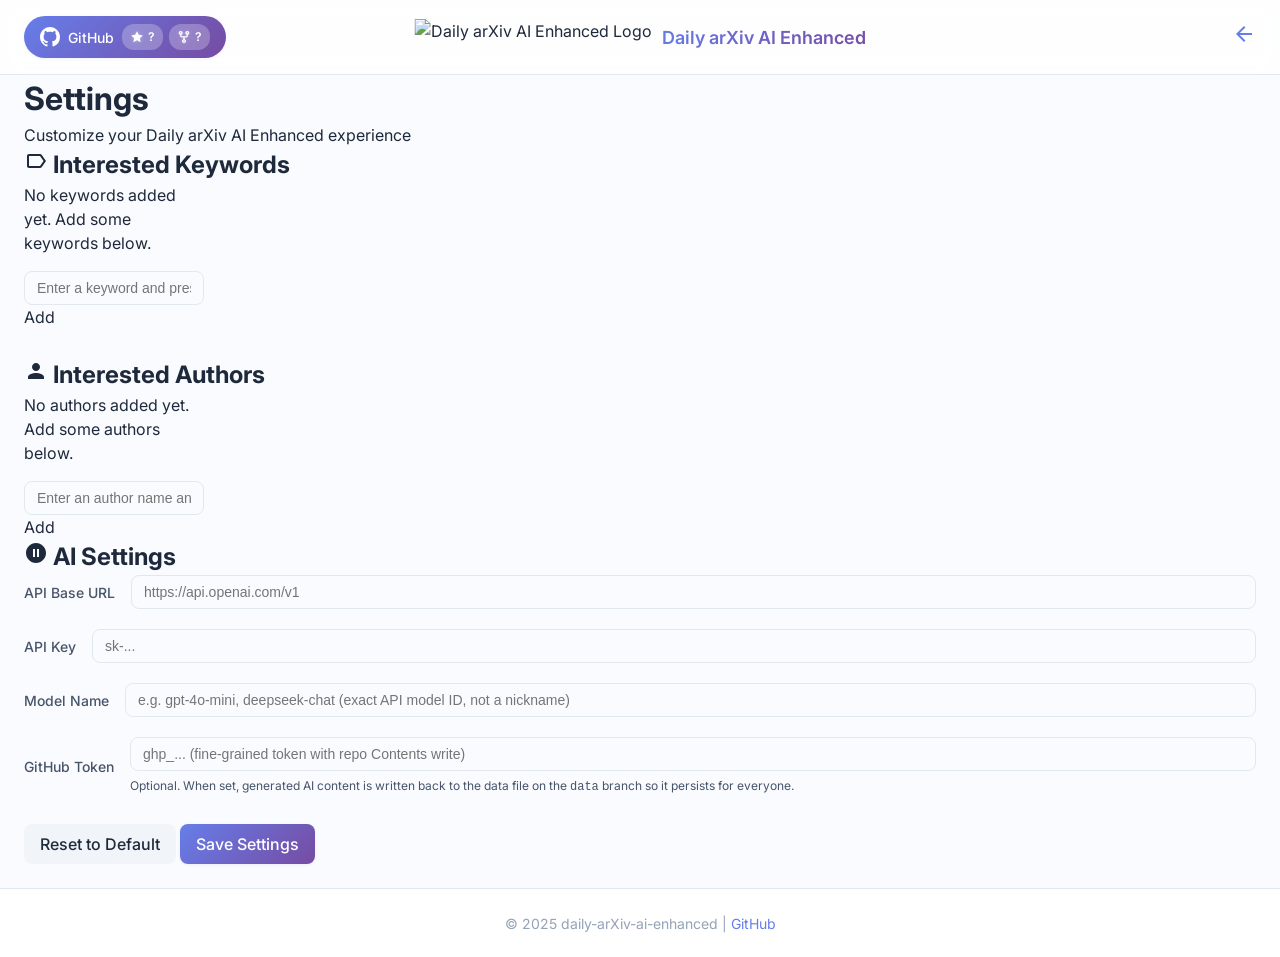
==== commit 4a4647e4: "feat: persist AI-generated content back to data file via GitHub API After on-demand AI generation, w" ====
--- a/settings.html
+++ b/settings.html
@@ -149,6 +149,13 @@
                                 <label>Model Name</label>
                                 <input type="text" id="aiModelName" class="settings-input" placeholder="e.g. gpt-4o-mini, deepseek-chat (exact API model ID, not a nickname)" style="flex:1;margin-left:16px;">
                             </div>
+                            <div class="settings-item">
+                                <label style="white-space:nowrap;">GitHub Token</label>
+                                <div style="flex:1;margin-left:16px;">
+                                    <input type="password" id="githubToken" class="settings-input" placeholder="ghp_... (fine-grained token with repo Contents write)" style="width:100%;">
+                                    <p style="font-size:12px;color:var(--text-secondary);margin-top:6px;">Optional. When set, generated AI content is written back to the data file on the <code>data</code> branch so it persists for everyone.</p>
+                                </div>
+                            </div>
                         </div>
                     </div>
 
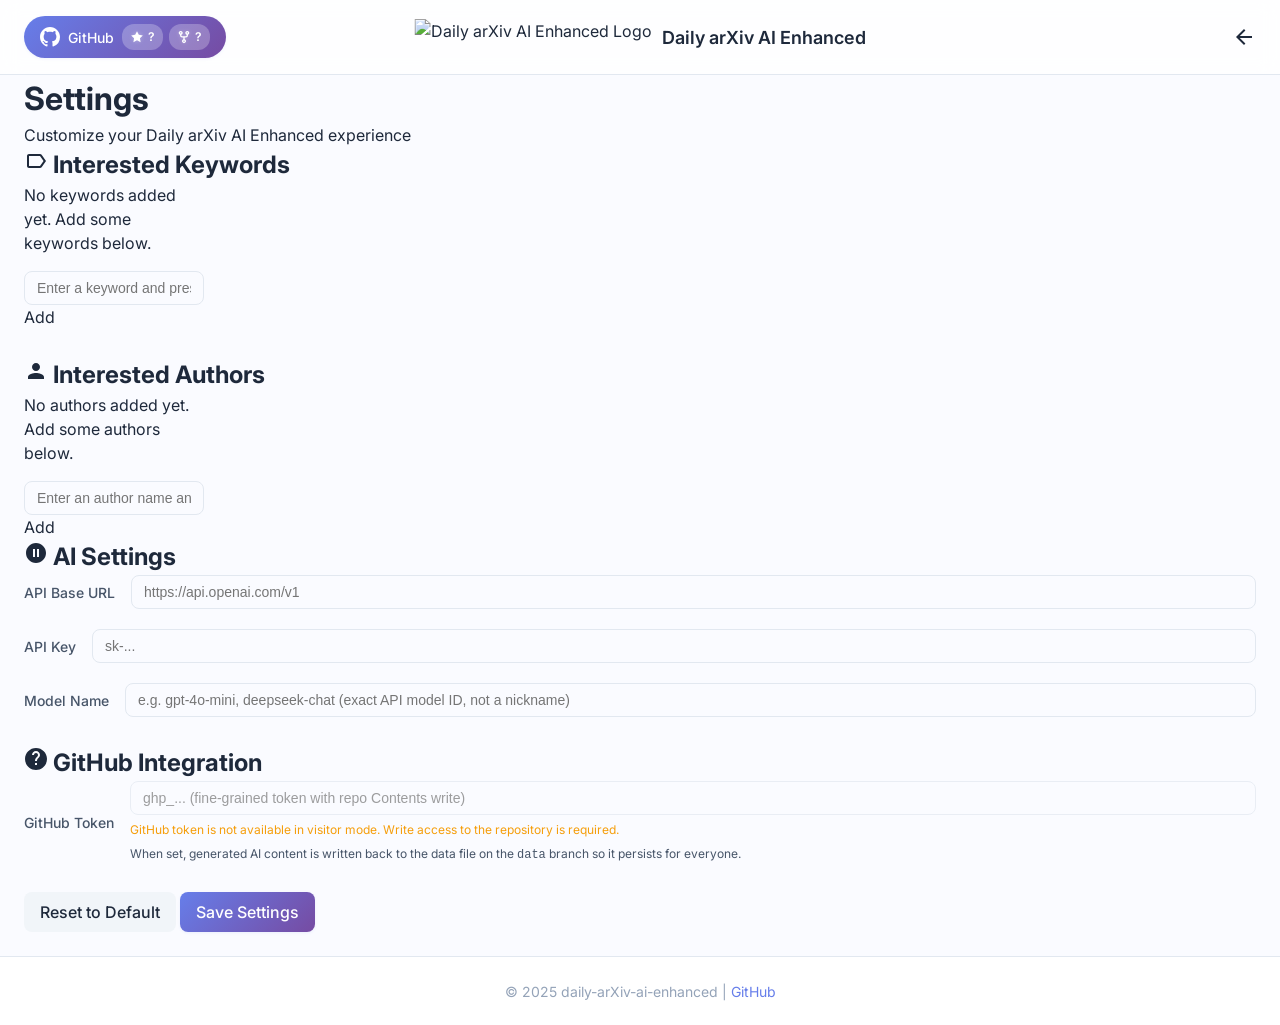
==== commit 09251e84: "feat: settings credential UX — lock fields, confirm modal, visitor mode - Remove 'Go to Settings' fr" ====
--- a/settings.html
+++ b/settings.html
@@ -62,11 +62,11 @@
                 </div>
                 
                 <div class="header-controls">
-                    <a href="index.html" class="back-button">
+                    <button onclick="history.back()" class="back-button" title="Back" style="background:none;border:none;cursor:pointer;padding:0;color:inherit;display:flex;align-items:center;">
                         <svg width="24" height="24" viewBox="0 0 24 24" fill="none" xmlns="http://www.w3.org/2000/svg">
                             <path d="M20 11H7.83L13.42 5.41L12 4L4 12L12 20L13.41 18.59L7.83 13H20V11Z" fill="currentColor"/>
                         </svg>
-                    </a>
+                    </button>
                     <button id="logoutButton" onclick="Auth.logout()" class="icon-button" title="Logout" style="border: none; background: transparent; cursor: pointer; color: #e74c3c; display: none;">
                         <svg width="24" height="24" viewBox="0 0 24 24" fill="none" xmlns="http://www.w3.org/2000/svg">
                             <path d="M17 7L15.59 8.41L18.17 11H8V13H18.17L15.59 15.59L17 17L22 12L17 7ZM4 5H12V3H4C2.9 3 2 3.9 2 5V19C2 20.1 2.9 21 4 21H12V19H4V5Z" fill="currentColor"/>
@@ -149,11 +149,30 @@
                                 <label>Model Name</label>
                                 <input type="text" id="aiModelName" class="settings-input" placeholder="e.g. gpt-4o-mini, deepseek-chat (exact API model ID, not a nickname)" style="flex:1;margin-left:16px;">
                             </div>
+                            <div class="settings-item" id="aiUpdateRow" style="display:none;">
+                                <label></label>
+                                <button id="updateAiBtn" class="button" style="margin-left:16px;" onclick="unlockAiFields()">Update AI Settings</button>
+                            </div>
+                        </div>
+                    </div>
+
+                    <div class="settings-section">
+                        <h2 class="keyword-section-title">
+                            <svg width="24" height="24" viewBox="0 0 24 24" fill="none" xmlns="http://www.w3.org/2000/svg">
+                                <path d="M12 1C5.93 1 1 5.93 1 12s4.93 11 11 11 11-4.93 11-11S18.07 1 12 1zm1 17h-2v-2h2v2zm2.07-7.75l-.9.92C13.45 11.9 13 12.5 13 14h-2v-.5c0-1.1.45-2.1 1.17-2.83l1.24-1.26c.37-.36.59-.86.59-1.41 0-1.1-.9-2-2-2s-2 .9-2 2H8c0-2.21 1.79-4 4-4s4 1.79 4 4c0 .88-.36 1.68-.93 2.25z" fill="currentColor"/>
+                            </svg>
+                            GitHub Integration
+                        </h2>
+                        <div class="settings-card">
                             <div class="settings-item">
                                 <label style="white-space:nowrap;">GitHub Token</label>
                                 <div style="flex:1;margin-left:16px;">
-                                    <input type="password" id="githubToken" class="settings-input" placeholder="ghp_... (fine-grained token with repo Contents write)" style="width:100%;">
-                                    <p style="font-size:12px;color:var(--text-secondary);margin-top:6px;">Optional. When set, generated AI content is written back to the data file on the <code>data</code> branch so it persists for everyone.</p>
+                                    <div style="display:flex;gap:8px;align-items:center;">
+                                        <input type="password" id="githubToken" class="settings-input" placeholder="ghp_... (fine-grained token with repo Contents write)" style="flex:1;">
+                                        <button id="updateGithubBtn" class="button" style="display:none;white-space:nowrap;" onclick="unlockGithubField()">Update</button>
+                                    </div>
+                                    <p id="githubVisitorNote" style="display:none;font-size:12px;color:#f59e0b;margin-top:6px;">GitHub token is not available in visitor mode. Write access to the repository is required.</p>
+                                    <p style="font-size:12px;color:var(--text-secondary);margin-top:6px;">When set, generated AI content is written back to the data file on the <code>data</code> branch so it persists for everyone.</p>
                                 </div>
                             </div>
                         </div>
@@ -162,6 +181,19 @@
                 <div class="settings-actions">
                     <button id="resetSettings" class="button">Reset to Default</button>
                     <button id="saveSettings" class="button primary">Save Settings</button>
+                </div>
+
+                <!-- Save confirmation modal -->
+                <div id="saveConfirmModal" style="display:none;position:fixed;inset:0;background:rgba(0,0,0,0.4);z-index:10000;display:none;align-items:center;justify-content:center;">
+                    <div style="background:var(--card-bg-color);border:1px solid var(--border-color);border-radius:12px;padding:28px 32px 24px;max-width:400px;width:90%;box-shadow:0 8px 32px rgba(0,0,0,0.18);">
+                        <h3 style="margin:0 0 10px;font-size:16px;font-weight:700;">Save credentials?</h3>
+                        <p style="margin:0 0 12px;font-size:14px;color:var(--text-secondary);line-height:1.6;">The following will be stored in your browser's local storage:</p>
+                        <div id="saveConfirmDetails" style="background:var(--background-hover);border-radius:8px;padding:10px 14px;font-size:13px;line-height:1.8;margin-bottom:16px;"></div>
+                        <div style="display:flex;gap:8px;">
+                            <button onclick="confirmSaveSettings()" class="button primary" style="flex:1;">Confirm Save</button>
+                            <button onclick="document.getElementById('saveConfirmModal').style.display='none'" class="button" style="flex:1;">Cancel</button>
+                        </div>
+                    </div>
                 </div>
             </div>
         </main>
--- a/css/styles.css
+++ b/css/styles.css
@@ -202,10 +202,120 @@
 .site-title {
   font-size: 18px;
   font-weight: 600;
+}
+
+.site-title-main {
   background: var(--gradient-primary);
   -webkit-background-clip: text;
   -webkit-text-fill-color: transparent;
   background-clip: text;
+}
+
+.site-title-ai {
+  background: var(--gradient-primary);
+  -webkit-background-clip: text;
+  -webkit-text-fill-color: transparent;
+  background-clip: text;
+  cursor: default;
+}
+
+.site-title-ai.unconfigured {
+  background: none;
+  -webkit-text-fill-color: var(--text-secondary);
+  color: var(--text-secondary);
+  opacity: 0.5;
+  cursor: help;
+}
+
+.visitor-badge {
+  display: inline-block;
+  font-size: 10px;
+  font-weight: 600;
+  padding: 2px 6px;
+  border-radius: 8px;
+  background: rgba(245, 158, 11, 0.15);
+  color: #f59e0b;
+  border: 1px solid rgba(245, 158, 11, 0.3);
+  margin-left: 6px;
+  vertical-align: middle;
+  text-transform: uppercase;
+  letter-spacing: 0.04em;
+}
+
+/* Config-required modal */
+.config-required-overlay {
+  position: fixed;
+  inset: 0;
+  background: rgba(0,0,0,0.4);
+  z-index: 10000;
+  display: flex;
+  align-items: center;
+  justify-content: center;
+}
+
+.config-required-modal {
+  position: relative;
+  background: var(--card-background);
+  border: 1px solid var(--border-color);
+  border-radius: 12px;
+  padding: 28px 32px 24px;
+  max-width: 420px;
+  width: 90%;
+  box-shadow: 0 8px 32px rgba(0,0,0,0.18);
+}
+
+.config-required-close {
+  position: absolute;
+  top: 12px;
+  right: 14px;
+  background: none;
+  border: none;
+  font-size: 20px;
+  cursor: pointer;
+  color: var(--text-secondary);
+  line-height: 1;
+}
+
+.config-required-close:hover { color: var(--text-color); }
+
+.config-required-modal h3 {
+  margin: 0 0 10px;
+  font-size: 16px;
+  font-weight: 700;
+}
+
+.config-required-modal p {
+  margin: 0 0 8px;
+  font-size: 14px;
+  color: var(--text-secondary);
+  line-height: 1.6;
+}
+
+.config-required-modal .config-required-fields {
+  background: var(--background-secondary);
+  border-radius: 8px;
+  padding: 10px 14px;
+  margin: 12px 0;
+  font-size: 13px;
+  color: var(--text-color);
+  line-height: 1.8;
+}
+
+.config-required-modal .config-required-actions {
+  margin-top: 16px;
+  display: flex;
+  gap: 8px;
+}
+
+.config-required-modal .config-required-actions a {
+  display: inline-block;
+  padding: 7px 16px;
+  border-radius: 7px;
+  font-size: 13px;
+  font-weight: 600;
+  text-decoration: none;
+  background: var(--gradient-primary);
+  color: white;
 }
 
 .header-content h1 {
@@ -319,10 +429,12 @@
 .category-label-container {
   display: flex;
   align-items: center;
-  max-width: 1440px; /* 与main容器的max-width相同 */
+  flex-wrap: nowrap;
+  gap: 8px;
+  max-width: 1440px;
   width: 100%;
-  padding: 10px 24px 5px 24px; /* 减少上下内边距 */
-  margin: 0 auto; /* 居中显示 */
+  padding: 10px 24px 5px 24px;
+  margin: 0 auto;
   position: relative;
 }
 
@@ -355,11 +467,11 @@
   gap: 10px;
   -ms-overflow-style: none;
   scrollbar-width: none;
-  width: 100%;
-  justify-content: flex-start; /* 改为左对齐 */
-  flex-wrap: nowrap; /* 禁止换行 */
-  white-space: nowrap; /* 确保内容不会换行 */
-  /* 添加鼠标滚轮横向滚动支持 */
+  flex: 1;
+  min-width: 0;
+  justify-content: flex-start;
+  flex-wrap: nowrap;
+  white-space: nowrap;
   overflow-y: hidden;
 }
 
@@ -377,11 +489,12 @@
   overflow-y: hidden;
 }
 
-/* Text search UI */
+/* Text search UI — pushed to the right in the category row */
 .text-search {
   display: inline-flex;
   align-items: center;
   gap: 8px;
+  margin-left: auto;
   margin-right: 8px;
 }
 
@@ -451,7 +564,8 @@
   display: flex;
   overflow-x: auto;
   gap: 6px;
-  flex: 1;
+  flex: 0 0 auto;
+  max-width: 100%;
   scrollbar-width: none;
 }
 
@@ -560,30 +674,46 @@
 /* ── Topic word picker row ───────────────────────────────────────── */
 .topic-word-picker-row {
   display: flex;
-  align-items: center;
+  flex-direction: column;
+  align-items: stretch;
   max-width: 1440px;
   width: 100%;
   padding: 4px 24px 6px 24px;
   margin: 0 auto;
   position: relative;
-}
-
-.topic-word-picker-label {
+  gap: 6px;
+}
+
+.topic-word-picker-scroll {
+  display: flex;
+  flex-direction: column;
+  gap: 6px;
+  width: 100%;
+}
+
+.topic-words-sub-row {
+  display: flex;
+  align-items: flex-start;
+  gap: 8px;
+  flex-wrap: wrap;
+}
+
+.topic-words-sub-label {
   font-weight: 600;
+  font-size: 12px;
+  letter-spacing: 0.04em;
+  text-transform: uppercase;
+  white-space: nowrap;
+  min-width: 90px;
+  padding-top: 3px;
   background: linear-gradient(135deg, #0ea5e9 0%, #06b6d4 100%);
   -webkit-background-clip: text;
   -webkit-text-fill-color: transparent;
   background-clip: text;
-  white-space: nowrap;
-  min-width: 90px;
-  font-size: 13px;
-  letter-spacing: 0.05em;
-  text-transform: uppercase;
-  margin-right: 8px;
-  opacity: 0.7;
-}
-
-.topic-word-picker-scroll {
+  opacity: 0.85;
+}
+
+.topic-words-sub-tags {
   display: flex;
   flex-wrap: wrap;
   gap: 6px;
@@ -625,16 +755,89 @@
   opacity: 0.7;
   font-weight: 400;
 }
+
+.topic-logic-row {
+  display: flex;
+  align-items: center;
+  gap: 4px;
+  padding-bottom: 4px;
+  margin-bottom: 4px;
+  border-bottom: 1px solid var(--border-color);
+}
+
+.topic-logic-label {
+  font-size: 11px;
+  font-weight: 600;
+  color: var(--text-secondary);
+  margin-right: 2px;
+}
+
+.topic-logic-btn {
+  font-size: 11px;
+  font-weight: 600;
+  padding: 2px 8px;
+  border-radius: 4px;
+  border: 1px solid var(--border-color);
+  background: transparent;
+  color: var(--text-secondary);
+  cursor: pointer;
+  transition: all 0.15s;
+}
+
+.topic-logic-btn:hover {
+  border-color: #06b6d4;
+  color: #06b6d4;
+}
+
+.topic-logic-btn.active {
+  border-color: #0ea5e9;
+  color: #0ea5e9;
+  background: rgba(14, 165, 233, 0.1);
+}
 /* ── End Topics row ──────────────────────────────────────────────── */
 
-.filter-label-container {
-  display: flex;
-  align-items: center;
-  max-width: 1440px; /* 与main容器的max-width相同 */
+/* Nav collapsible */
+.nav-collapsible {
   width: 100%;
-  padding: 10px 24px 5px 24px; /* 与category标签容器保持一致 */
-  margin: 0 auto; /* 居中显示 */
-  position: relative;
+  overflow: hidden;
+  max-height: 300px;
+  transition: max-height 0.25s ease, opacity 0.25s ease;
+  opacity: 1;
+}
+
+.nav-collapsed .nav-collapsible {
+  max-height: 0;
+  opacity: 0;
+  pointer-events: none;
+}
+
+.nav-toggle-btn {
+  flex-shrink: 0;
+  display: inline-flex;
+  align-items: center;
+  gap: 4px;
+  padding: 5px 10px 5px 12px;
+  border-radius: 99px;
+  background: linear-gradient(135deg, #0ea5e9 0%, #06b6d4 100%);
+  border: none;
+  color: white;
+  font-size: 13px;
+  font-weight: 600;
+  cursor: pointer;
+  transition: opacity 0.15s;
+  white-space: nowrap;
+}
+
+.nav-toggle-btn:hover {
+  opacity: 0.85;
+}
+
+.nav-toggle-btn svg {
+  transition: transform 0.25s ease;
+}
+
+.nav-collapsed .nav-toggle-btn svg {
+  transform: rotate(180deg);
 }
 
 .category-button {
@@ -891,6 +1094,23 @@
   flex-grow: 1;
   display: flex;
   flex-direction: column;
+}
+
+.paper-card-comment {
+  font-size: 12px;
+  color: var(--text-secondary);
+  font-style: italic;
+  margin-top: -12px;
+  margin-bottom: 12px;
+  overflow: hidden;
+  display: -webkit-box;
+  -webkit-line-clamp: 2;
+  -webkit-box-orient: vertical;
+}
+
+.paper-comment {
+  font-style: italic;
+  color: var(--text-secondary);
 }
 
 .paper-card-summary {
@@ -1356,16 +1576,45 @@
   cursor: not-allowed;
 }
 
-.date-range-selector {
+.date-mode-selector {
   display: flex;
   align-items: center;
   justify-content: center;
-  padding: 12px 0;
+  gap: 0;
+  padding: 12px 0 8px;
   border-top: 1px solid var(--border-color);
+  margin: 16px -24px 0 -24px;
   background-color: rgba(0, 0, 0, 0.02);
-  border-radius: 0 0 var(--radius-md) var(--radius-md);
-  margin: 16px -24px -24px -24px;
-}
+}
+
+.date-mode-btn {
+  padding: 5px 16px;
+  font-size: 13px;
+  font-weight: 500;
+  border: 1px solid var(--border-color);
+  background: var(--card-bg-color);
+  color: var(--text-secondary);
+  cursor: pointer;
+  transition: var(--transition);
+}
+.date-mode-btn:first-child { border-radius: 8px 0 0 8px; }
+.date-mode-btn:last-child  { border-radius: 0 8px 8px 0; border-left: none; }
+.date-mode-btn:not(:first-child):not(:last-child) { border-left: none; }
+.date-mode-btn.active {
+  background: var(--gradient-primary);
+  color: white;
+  border-color: transparent;
+}
+
+.load-multi-btn {
+  display: block;
+  margin: 8px auto 0;
+  font-size: 13px;
+  padding: 6px 20px;
+}
+
+/* keep old toggle styles in case anything references them */
+.date-range-selector { display: none; }
 
 .toggle-switch {
   position: relative;
@@ -1449,10 +1698,9 @@
   }
   
   .category-scroll {
-    padding: 8px 16px;
-    max-width: 100%; /* 在移动端占满宽度 */
-    justify-content: flex-start; /* 在移动端左对齐 */
-    flex-wrap: nowrap; /* 确保不换行 */
+    padding: 8px 0;
+    justify-content: flex-start;
+    flex-wrap: nowrap;
   }
   
   .filter-scroll {
@@ -1568,23 +1816,7 @@
 }
 
 /* 添加对论文索引号和详情部分的样式 */
-.paper-card-index {
-  font-weight: 600;
-  color: white;
-  background: var(--gradient-primary);
-  width: 28px;
-  height: 28px;
-  border-radius: 50%;
-  display: flex;
-  align-items: center;
-  justify-content: center;
-  font-size: 14px;
-  box-shadow: 0 2px 4px rgba(102, 126, 234, 0.2);
-  position: absolute;
-  top: -10px;
-  left: -10px;
-  z-index: 5;
-}
+/* .paper-card-index moved to digest section below */
 
 .paper-sections {
   margin-top: 16px;
@@ -1635,6 +1867,392 @@
   color: #e74c3c;
   min-height: 16px;
 }
+
+.ai-save-status {
+  font-size: 12px;
+  min-height: 16px;
+  margin-top: 4px;
+}
+.ai-save-status.saving { color: var(--text-secondary); }
+.ai-save-status.saved  { color: #16a34a; }
+.ai-save-status.save-error { color: #e74c3c; }
+
+/* ── Paper card index badge (digest exclude) ─────────────────────── */
+.paper-card-index {
+  position: absolute;
+  top: -10px;
+  left: -10px;
+  z-index: 5;
+  display: inline-flex;
+  align-items: center;
+  height: 26px;
+  min-width: 26px;
+  border-radius: 99px;
+  border: none;
+  background: var(--gradient-primary);
+  color: white;
+  font-weight: 600;
+  box-shadow: 0 2px 4px rgba(102,126,234,0.25);
+  cursor: pointer;
+  overflow: hidden;
+  white-space: nowrap;
+  transition: background 0.2s, box-shadow 0.2s;
+}
+/* Number always occupies exactly 26px so it's centered in the circle */
+.card-idx-num {
+  width: 26px;
+  text-align: center;
+  font-size: 12px;
+  flex-shrink: 0;
+  line-height: 26px;
+}
+.card-idx-action {
+  font-size: 10px;
+  font-weight: 500;
+  max-width: 0;
+  overflow: hidden;
+  opacity: 0;
+  padding-right: 0;
+  transition: max-width 0.2s ease, opacity 0.15s ease, padding-right 0.2s ease;
+}
+.paper-card-index:hover .card-idx-action {
+  max-width: 60px;
+  opacity: 1;
+  padding-right: 8px;
+}
+.paper-card-index.excluded {
+  background: #9ca3af;
+  box-shadow: none;
+}
+
+/* ── Digest nav button ───────────────────────────────────────────── */
+.digest-nav-btn {
+  flex-shrink: 0;
+  display: inline-flex;
+  align-items: center;
+  padding: 5px 8px 5px 10px;
+  border-radius: 99px;
+  background: linear-gradient(135deg, #f59e0b 0%, #ef4444 100%);
+  border: none;
+  color: white;
+  cursor: pointer;
+  white-space: nowrap;
+  transition: opacity 0.15s;
+}
+.digest-nav-btn:hover { opacity: 0.85; }
+.digest-nav-label {
+  font-size: 13px;
+  font-weight: 600;
+  max-width: 0;
+  overflow: hidden;
+  opacity: 0;
+  transition: max-width 0.25s ease, opacity 0.2s ease, margin-left 0.25s ease;
+  margin-left: 0;
+}
+.digest-nav-btn:hover .digest-nav-label {
+  max-width: 120px;
+  opacity: 1;
+  margin-left: 6px;
+}
+/* Generating state — purple, label always visible */
+.digest-nav-btn[data-state="generating"] {
+  background: linear-gradient(135deg, #6366f1 0%, #8b5cf6 100%);
+}
+.digest-nav-btn[data-state="generating"] .digest-nav-label {
+  max-width: 120px;
+  opacity: 1;
+  margin-left: 6px;
+}
+/* Done state — green, label always visible */
+.digest-nav-btn[data-state="result"] {
+  background: linear-gradient(135deg, #10b981 0%, #059669 100%);
+}
+.digest-nav-btn[data-state="result"] .digest-nav-label {
+  max-width: 120px;
+  opacity: 1;
+  margin-left: 6px;
+}
+/* Spinner inside nav button */
+.digest-nav-spinner {
+  width: 13px;
+  height: 13px;
+  border: 2px solid rgba(255,255,255,0.35);
+  border-top-color: white;
+  border-radius: 50%;
+  animation: spinner 0.75s linear infinite;
+  flex-shrink: 0;
+}
+
+/* ── Digest modal overlay ────────────────────────────────────────── */
+.digest-modal-overlay {
+  position: fixed;
+  inset: 0;
+  background: rgba(0,0,0,0.55);
+  z-index: 9999;
+  display: flex;
+  align-items: center;
+  justify-content: center;
+  padding: 20px;
+}
+.digest-modal {
+  background: var(--card-bg-color);
+  border-radius: var(--radius-lg);
+  box-shadow: var(--shadow-lg);
+  width: 100%;
+  max-width: 860px;
+  max-height: 90vh;
+  display: flex;
+  flex-direction: column;
+  overflow: hidden;
+}
+/* intermediate wrappers rendered by JS must propagate flex height */
+#digestModalContent,
+#dailyDigestModalContent {
+  display: flex;
+  flex-direction: column;
+  flex: 1;
+  min-height: 0;
+  overflow: hidden;
+}
+.digest-modal-header {
+  display: flex;
+  align-items: flex-start;
+  justify-content: space-between;
+  padding: 24px 28px 16px;
+  border-bottom: 1px solid var(--border-color);
+  flex-shrink: 0;
+}
+.digest-modal-title { font-size: 20px; font-weight: 700; margin: 0; }
+.digest-modal-subtitle { font-size: 13px; color: var(--text-secondary); margin: 4px 0 0; }
+.digest-close-btn {
+  background: none;
+  border: none;
+  cursor: pointer;
+  color: var(--text-secondary);
+  padding: 4px;
+  border-radius: 6px;
+  flex-shrink: 0;
+}
+.digest-close-btn:hover { background: var(--background-hover); }
+
+.digest-modal-body {
+  overflow-y: auto;
+  flex: 1;
+  min-height: 0;
+  padding: 20px 28px 28px;
+  display: flex;
+  flex-direction: column;
+  gap: 24px;
+}
+.digest-section { display: flex; flex-direction: column; gap: 10px; }
+.digest-section-head { display: flex; align-items: center; justify-content: space-between; }
+.digest-sec-label { font-size: 12px; font-weight: 700; text-transform: uppercase; letter-spacing: 0.06em; color: var(--text-secondary); }
+.digest-prompt-note { font-weight: 400; text-transform: none; letter-spacing: 0; font-size: 11px; }
+.digest-count { font-size: 12px; color: var(--text-secondary); }
+
+/* ── Digest paper cards ──────────────────────────────────────────── */
+.digest-papers-grid {
+  display: grid;
+  grid-template-columns: repeat(auto-fill, minmax(240px, 1fr));
+  gap: 8px;
+}
+.digest-paper-card {
+  display: flex;
+  align-items: flex-start;
+  gap: 8px;
+  padding: 10px 12px;
+  border: 1px solid var(--border-color);
+  border-radius: var(--radius-sm);
+  cursor: pointer;
+  transition: var(--transition);
+  background: var(--card-bg-color);
+  user-select: none;
+}
+.digest-paper-card:hover { border-color: var(--primary-color); background: var(--background-hover); }
+.digest-paper-card.deselected { opacity: 0.4; }
+.digest-ref-num {
+  font-size: 11px;
+  font-weight: 700;
+  color: var(--primary-color);
+  min-width: 22px;
+  flex-shrink: 0;
+  margin-top: 2px;
+}
+.digest-paper-info { flex: 1; min-width: 0; }
+.digest-paper-title { font-size: 12px; font-weight: 600; line-height: 1.4; display: -webkit-box; -webkit-line-clamp: 2; -webkit-box-orient: vertical; overflow: hidden; }
+.digest-paper-meta { font-size: 11px; color: var(--text-secondary); margin-top: 3px; display: block; }
+.digest-check { font-size: 13px; color: var(--primary-color); flex-shrink: 0; margin-top: 2px; }
+.digest-expand-btn {
+  grid-column: 1 / -1;
+  background: none;
+  border: 1px dashed var(--border-color);
+  border-radius: var(--radius-sm);
+  color: var(--text-secondary);
+  font-size: 13px;
+  padding: 8px;
+  cursor: pointer;
+  transition: var(--transition);
+}
+.digest-expand-btn:hover { border-color: var(--primary-color); color: var(--primary-color); }
+
+/* ── Digest prompt ───────────────────────────────────────────────── */
+.digest-prompt-fixed {
+  background: var(--background-hover);
+  border: 1px solid var(--border-color);
+  border-radius: var(--radius-sm);
+  padding: 12px 14px;
+  font-size: 12px;
+  color: var(--text-secondary);
+  font-family: inherit;
+  line-height: 1.6;
+  white-space: pre-wrap;
+  margin: 0;
+}
+.digest-user-prompt {
+  width: 100%;
+  padding: 10px 12px;
+  border: 1px solid var(--border-color);
+  border-radius: var(--radius-sm);
+  background: var(--card-bg-color);
+  color: var(--text-color);
+  font-family: inherit;
+  font-size: 13px;
+  line-height: 1.5;
+  resize: vertical;
+  box-sizing: border-box;
+  transition: border-color 0.15s;
+}
+.digest-user-prompt:focus { outline: none; border-color: var(--primary-color); }
+
+/* ── Digest actions ──────────────────────────────────────────────── */
+.digest-actions { display: flex; flex-direction: column; gap: 8px; }
+.digest-generate-btn {
+  align-self: flex-start;
+  background: linear-gradient(135deg, #f59e0b 0%, #ef4444 100%);
+  border: none;
+  font-size: 15px;
+  padding: 10px 28px;
+}
+.digest-error { font-size: 12px; color: #e74c3c; min-height: 16px; margin: 0; }
+
+/* ── Digest generating state ─────────────────────────────────────── */
+.digest-generating-body {
+  display: flex;
+  align-items: center;
+  justify-content: center;
+}
+.digest-loading {
+  display: flex;
+  flex-direction: column;
+  align-items: center;
+  gap: 14px;
+  padding: 60px 0;
+  text-align: center;
+}
+.digest-loading-label { font-size: 16px; font-weight: 600; color: var(--text-color); margin: 0; }
+.digest-loading-hint { font-size: 13px; color: var(--text-secondary); margin: 0; }
+
+/* ── Digest result title ─────────────────────────────────────────── */
+.digest-title-row {
+  display: flex;
+  align-items: flex-start;
+  gap: 8px;
+  flex: 1;
+  min-width: 0;
+}
+.digest-title-display {
+  font-size: 20px;
+  font-weight: 700;
+  margin: 0;
+  line-height: 1.3;
+  flex: 1;
+  min-width: 0;
+}
+.digest-rename-btn {
+  background: none;
+  border: none;
+  cursor: pointer;
+  color: var(--text-secondary);
+  font-size: 15px;
+  padding: 2px 4px;
+  flex-shrink: 0;
+  margin-top: 2px;
+}
+.digest-rename-btn:hover { color: var(--primary-color); }
+.digest-title-input {
+  font-size: 20px;
+  font-weight: 700;
+  border: none;
+  border-bottom: 2px solid var(--primary-color);
+  outline: none;
+  background: transparent;
+  color: var(--text-color);
+  width: 100%;
+  padding: 0;
+}
+
+/* ── Digest result footer ────────────────────────────────────────── */
+.digest-result-footer {
+  display: flex;
+  align-items: center;
+  justify-content: space-between;
+  padding: 12px 28px 16px;
+  border-top: 1px solid var(--border-color);
+  flex-shrink: 0;
+  gap: 10px;
+}
+.digest-result-footer-right { display: flex; gap: 8px; }
+.digest-edit-btn { font-size: 13px; }
+.digest-copy-btn { font-size: 13px; }
+
+/* Article typography */
+.digest-article {
+  line-height: 1.8;
+  font-size: 15px;
+  color: var(--text-color);
+}
+.digest-article h1 { font-size: 22px; font-weight: 700; margin: 24px 0 8px; }
+.digest-article h2 { font-size: 18px; font-weight: 700; margin: 28px 0 10px; padding-bottom: 6px; border-bottom: 2px solid var(--border-color); }
+.digest-article h3 { font-size: 16px; font-weight: 600; margin: 20px 0 8px; }
+.digest-article p { margin: 0 0 14px; }
+.digest-article ul { margin: 0 0 14px; padding-left: 22px; }
+.digest-article li { margin-bottom: 6px; }
+.digest-article strong { font-weight: 700; }
+.digest-article sup.cite { font-size: 10px; color: var(--primary-color); }
+.digest-article sup.cite a { color: inherit; text-decoration: none; }
+.digest-article sup.cite a:hover { text-decoration: underline; }
+
+/* References */
+.digest-references { border-top: 1px solid var(--border-color); padding-top: 16px; }
+.digest-references h3 { font-size: 14px; font-weight: 700; text-transform: uppercase; letter-spacing: 0.05em; color: var(--text-secondary); margin: 0 0 12px; }
+.digest-references ol { padding-left: 20px; margin: 0; }
+.digest-references li { font-size: 13px; margin-bottom: 8px; line-height: 1.5; }
+.digest-references a { color: var(--primary-color); text-decoration: none; font-weight: 500; }
+.digest-references a:hover { text-decoration: underline; }
+.digest-ref-meta { font-size: 12px; color: var(--text-secondary); }
+
+/* ── Exclude button in paper modal ──────────────────────────────── */
+.paper-footer-center {
+  display: flex;
+  align-items: center;
+  justify-content: center;
+}
+.digest-exclude-modal-btn {
+  display: inline-flex;
+  align-items: center;
+  gap: 5px;
+  margin: 8px 0;
+  padding: 4px 12px;
+  font-size: 12px;
+  border-radius: 99px;
+  border: 1px solid var(--border-color);
+  background: transparent;
+  color: var(--text-secondary);
+  cursor: pointer;
+  transition: var(--transition);
+}
+.digest-exclude-modal-btn:hover { border-color: #e74c3c; color: #e74c3c; }
+.digest-exclude-modal-btn.excluded { border-color: var(--primary-color); color: var(--primary-color); }
 
 .prompt-suffix-area {
   margin-top: 12px;
@@ -2355,6 +2973,16 @@
   top: -12px;
   left: -12px;
   z-index: 5;
+  border: none;
+  cursor: pointer;
+  transition: background 0.2s;
+}
+.paper-index-badge.excluded {
+  background: #9ca3af;
+  box-shadow: none;
+}
+.paper-index-badge:hover {
+  opacity: 0.85;
 }
 
 /* Random paper indicator */
@@ -2604,6 +3232,469 @@
   align-items: center;
 }
 
+/* ── Saved Digests panel (overlay in index.html) ────────────────── */
+.digests-panel-overlay {
+  position: fixed;
+  inset: 0;
+  background: rgba(0,0,0,0.45);
+  z-index: 9999;
+  display: flex;
+  align-items: stretch;
+  justify-content: flex-end;
+}
+.digests-panel {
+  background: var(--card-bg-color);
+  width: min(380px, 100vw);
+  height: 100%;
+  display: flex;
+  flex-direction: column;
+  box-shadow: -4px 0 24px rgba(0,0,0,0.15);
+}
+.digests-panel-header {
+  display: flex;
+  align-items: flex-start;
+  justify-content: space-between;
+  padding: 24px 28px 16px;
+  border-bottom: 1px solid var(--border-color);
+  flex-shrink: 0;
+}
+.digests-panel-body {
+  flex: 1;
+  min-height: 0;
+  overflow-y: auto;
+  padding: 4px 10px 12px;
+  display: flex;
+  flex-direction: column;
+  gap: 0;
+}
+
+/* Compact digest card in panel */
+.digest-compact-card {
+  border-radius: 0;
+  padding: 7px 12px;
+  cursor: pointer;
+  transition: background 0.15s;
+  border-bottom: 1px solid var(--border-color);
+}
+.digest-compact-card:last-child { border-bottom: none; }
+.digest-compact-card:hover { background: var(--background-hover); }
+.digest-compact-meta {
+  display: flex;
+  align-items: center;
+  gap: 6px;
+  margin-bottom: 3px;
+}
+.digest-compact-title {
+  font-size: 13px;
+  font-weight: 600;
+  margin: 0 0 3px;
+  line-height: 1.35;
+  color: var(--text-color);
+}
+.digest-compact-preview {
+  font-size: 11px;
+  color: var(--text-secondary);
+  margin: 0;
+  line-height: 1.45;
+  display: -webkit-box;
+  -webkit-line-clamp: 2;
+  -webkit-box-orient: vertical;
+  overflow: hidden;
+}
+
+/* Digest view modal — sits above the digests panel */
+#digestViewModal {
+  z-index: 10001;
+  backdrop-filter: blur(4px);
+  -webkit-backdrop-filter: blur(4px);
+}
+#digestViewModal .digest-modal {
+  max-width: min(1200px, 96vw);
+  max-height: 95vh;
+}
+
+/* Digest view modal layout */
+#digestViewContent {
+  display: flex;
+  flex-direction: column;
+  flex: 1;
+  min-height: 0;
+  overflow: hidden;
+}
+.digest-view-header {
+  display: flex;
+  align-items: flex-start;
+  justify-content: space-between;
+  padding: 22px 28px 16px;
+  border-bottom: 1px solid var(--border-color);
+  flex-shrink: 0;
+  gap: 12px;
+}
+.digest-view-header-left { flex: 1; min-width: 0; }
+.digest-view-meta { font-size: 12px; color: var(--text-secondary); margin: 0 0 6px; }
+.digest-view-title { font-size: 20px; font-weight: 700; margin: 0; line-height: 1.3; }
+.digest-view-body {
+  flex: 1;
+  min-height: 0;
+  overflow-y: auto;
+  padding: 20px 28px 28px;
+}
+.digest-view-footer {
+  display: flex;
+  align-items: center;
+  justify-content: space-between;
+  padding: 12px 28px 16px;
+  border-top: 1px solid var(--border-color);
+  flex-shrink: 0;
+  gap: 8px;
+}
+.digest-view-nav {
+  display: flex;
+  gap: 6px;
+}
+.digest-view-nav-btn { font-size: 13px; padding: 5px 12px; }
+.digest-view-nav-btn:disabled { opacity: 0.35; cursor: default; }
+
+/* ── Subscribe / manage sub modals ───────────────────────────────── */
+.manage-sub-modal {
+  max-width: min(540px, 95vw);
+  max-height: 85vh;
+}
+.subscribe-modal-body {
+  flex: 1;
+  min-height: 0;
+  overflow-y: auto;
+  padding: 20px 24px;
+  display: flex;
+  flex-direction: column;
+  gap: 18px;
+}
+.subscribe-modal-footer {
+  display: flex;
+  align-items: center;
+  gap: 8px;
+  padding: 14px 24px;
+  border-top: 1px solid var(--border-color);
+  flex-shrink: 0;
+}
+.manage-sub-section {
+  display: flex;
+  flex-direction: column;
+  gap: 8px;
+}
+.subscribe-label {
+  font-size: 13px;
+  font-weight: 600;
+  color: var(--text-color);
+}
+.sub-no-topics {
+  font-size: 13px;
+  color: var(--text-secondary);
+  font-style: italic;
+  margin: 0;
+}
+.sub-schedule-note {
+  font-size: 12px;
+  color: var(--text-secondary);
+  margin: 0;
+  padding: 10px 12px;
+  background: var(--background-secondary);
+  border-radius: var(--radius-sm);
+  border-left: 3px solid var(--primary-color);
+  line-height: 1.5;
+}
+/* Subscribed topic chips */
+.manage-chips {
+  display: flex;
+  flex-wrap: wrap;
+  gap: 6px;
+}
+.manage-sub-chip {
+  display: flex;
+  align-items: center;
+  border-radius: 20px;
+  border: 1px solid var(--border-color);
+  overflow: hidden;
+}
+.manage-chip-topic {
+  background: none;
+  border: none;
+  cursor: pointer;
+  padding: 4px 10px;
+  font-size: 13px;
+  color: var(--text-color);
+  transition: background 0.15s;
+}
+.manage-chip-topic:hover { background: var(--background-hover); }
+.manage-chip-topic.active { background: var(--primary-color); color: #fff; }
+.manage-chip-remove {
+  background: none;
+  border: none;
+  border-left: 1px solid var(--border-color);
+  cursor: pointer;
+  padding: 4px 8px;
+  font-size: 14px;
+  color: var(--text-secondary);
+  line-height: 1;
+  transition: color 0.15s, background 0.15s;
+}
+.manage-chip-remove:hover { color: #e74c3c; background: #fef2f2; }
+.manage-word-picker {
+  display: flex;
+  flex-direction: column;
+  gap: 6px;
+  padding: 10px 12px;
+  background: var(--background-secondary);
+  border-radius: var(--radius-sm);
+  margin-top: 4px;
+}
+.manage-add-row {
+  display: flex;
+  gap: 8px;
+  align-items: center;
+}
+.manage-topic-input {
+  flex: 1;
+  padding: 7px 12px;
+  border: 1px solid var(--border-color);
+  border-radius: var(--radius-sm);
+  background: var(--card-bg-color);
+  color: var(--text-color);
+  font-size: 13px;
+  outline: none;
+}
+.manage-topic-input:focus { border-color: var(--primary-color); }
+
+/* ── Daily digest modal ───────────────────────────────────────────── */
+.daily-digest-modal {
+  max-width: min(900px, 96vw);
+  max-height: 93vh;
+  display: flex;
+  flex-direction: column;
+}
+.daily-digest-header {
+  display: flex;
+  align-items: flex-start;
+  justify-content: space-between;
+  gap: 12px;
+  padding: 16px 24px 12px;
+  border-bottom: 1px solid var(--border-color);
+  flex-shrink: 0;
+}
+.daily-digest-title-area { flex: 1; min-width: 0; }
+.daily-digest-label {
+  font-size: 15px;
+  font-weight: 700;
+  color: var(--text-color);
+  line-height: 1.3;
+  margin-bottom: 8px;
+}
+.daily-digest-tabs {
+  display: flex;
+  flex-wrap: wrap;
+  gap: 5px;
+}
+.daily-tab {
+  padding: 3px 12px;
+  border-radius: 14px;
+  border: 1px solid var(--border-color);
+  background: none;
+  cursor: pointer;
+  font-size: 12px;
+  color: var(--text-secondary);
+  transition: all 0.15s;
+}
+.daily-tab:hover { background: var(--background-hover); color: var(--text-color); }
+.daily-tab.active { background: #6366f1; border-color: #6366f1; color: #fff; font-weight: 600; }
+.daily-digest-body {
+  flex: 1;
+  min-height: 0;
+  overflow-y: auto;
+  padding: 16px 28px 24px;
+}
+.daily-digest-words {
+  font-size: 12px;
+  color: var(--text-secondary);
+  margin-bottom: 14px;
+  padding: 5px 10px;
+  background: var(--background-secondary);
+  border-radius: var(--radius-sm);
+  display: inline-block;
+}
+.daily-digest-footer {
+  display: flex;
+  align-items: center;
+  padding: 11px 24px;
+  border-top: 1px solid var(--border-color);
+  flex-shrink: 0;
+  gap: 8px;
+}
+.daily-digest-count {
+  font-size: 13px;
+  color: var(--text-secondary);
+  white-space: nowrap;
+}
+.daily-manage-btn {
+  font-size: 12px;
+  padding: 5px 12px;
+}
+.daily-digest-empty {
+  display: flex;
+  flex-direction: column;
+  align-items: center;
+  justify-content: center;
+  text-align: center;
+  min-height: 200px;
+  color: var(--text-secondary);
+}
+.digest-spinner-ring {
+  width: 32px;
+  height: 32px;
+  border: 3px solid var(--border-color);
+  border-top-color: #6366f1;
+  border-radius: 50%;
+  animation: spinner 0.8s linear infinite;
+}
+
+/* ── Digests page ────────────────────────────────────────────────── */
+.digests-page {
+  padding: 32px 20px 60px;
+}
+.digests-container {
+  max-width: 800px;
+  margin: 0 auto;
+  display: flex;
+  flex-direction: column;
+  gap: 32px;
+}
+.digests-page-header {
+  display: flex;
+  align-items: flex-start;
+  justify-content: space-between;
+  gap: 16px;
+}
+.digests-page-title {
+  font-size: 26px;
+  font-weight: 700;
+  margin: 0 0 4px;
+}
+.digests-page-sub {
+  font-size: 14px;
+  color: var(--text-secondary);
+  margin: 0;
+}
+.digests-list {
+  display: flex;
+  flex-direction: column;
+  gap: 0;
+}
+.digests-empty {
+  display: flex;
+  flex-direction: column;
+  align-items: center;
+  gap: 12px;
+  padding: 80px 0;
+  color: var(--text-secondary);
+  text-align: center;
+}
+.digests-empty svg { opacity: 0.35; }
+.digests-empty-title { font-size: 18px; font-weight: 600; margin: 0; color: var(--text-color); }
+.digests-empty-sub { font-size: 14px; margin: 0; }
+
+.digest-entry {
+  border: 1px solid var(--border-color);
+  border-radius: var(--radius-lg);
+  padding: 0 0 32px;
+  background: var(--card-bg-color);
+  box-shadow: var(--shadow-sm);
+  overflow: hidden;
+}
+.digest-entry-header {
+  display: flex;
+  align-items: center;
+  justify-content: space-between;
+  gap: 12px;
+  padding: 14px 24px;
+  background: var(--background-secondary);
+  border-bottom: 1px solid var(--border-color);
+  position: sticky;
+  top: 0;
+  z-index: 2;
+}
+.digest-entry-title,
+.digest-entry-title-input,
+.digest-article,
+.digest-references {
+  padding-left: 24px;
+  padding-right: 24px;
+}
+.digest-entry-title { padding-top: 20px; }
+.digest-entry-meta {
+  display: flex;
+  align-items: center;
+  gap: 10px;
+  flex-wrap: wrap;
+}
+.digest-entry-time {
+  font-size: 13px;
+  color: var(--text-secondary);
+}
+.digest-entry-badge {
+  font-size: 11px;
+  font-weight: 600;
+  background: var(--background-secondary);
+  color: var(--text-secondary);
+  border-radius: 99px;
+  padding: 2px 8px;
+  text-transform: uppercase;
+  letter-spacing: 0.04em;
+}
+.digest-entry-actions {
+  display: flex;
+  gap: 6px;
+  flex-shrink: 0;
+}
+.digest-entry-copy-btn { font-size: 12px; padding: 4px 12px; }
+.digest-entry-delete-btn {
+  font-size: 12px;
+  padding: 4px 12px;
+  color: #e74c3c;
+  border-color: #fecaca;
+}
+.digest-entry-delete-btn:hover { background: #fef2f2; }
+
+.digest-entry-title {
+  font-size: 22px;
+  font-weight: 700;
+  margin: 0 0 20px;
+  line-height: 1.3;
+  cursor: pointer;
+  display: flex;
+  align-items: baseline;
+  gap: 6px;
+}
+.digest-title-edit-hint {
+  font-size: 14px;
+  color: var(--text-secondary);
+  opacity: 0;
+  transition: opacity 0.15s;
+  font-weight: 400;
+}
+.digest-entry-title:hover .digest-title-edit-hint { opacity: 1; }
+.digest-entry-title-input {
+  font-size: 22px;
+  font-weight: 700;
+  border: none;
+  border-bottom: 2px solid var(--primary-color);
+  outline: none;
+  background: transparent;
+  color: var(--text-color);
+  width: 100%;
+  padding: 0 0 2px;
+  margin-bottom: 20px;
+  display: block;
+}
+
 .footer-left {
   display: flex;
   align-items: center;
